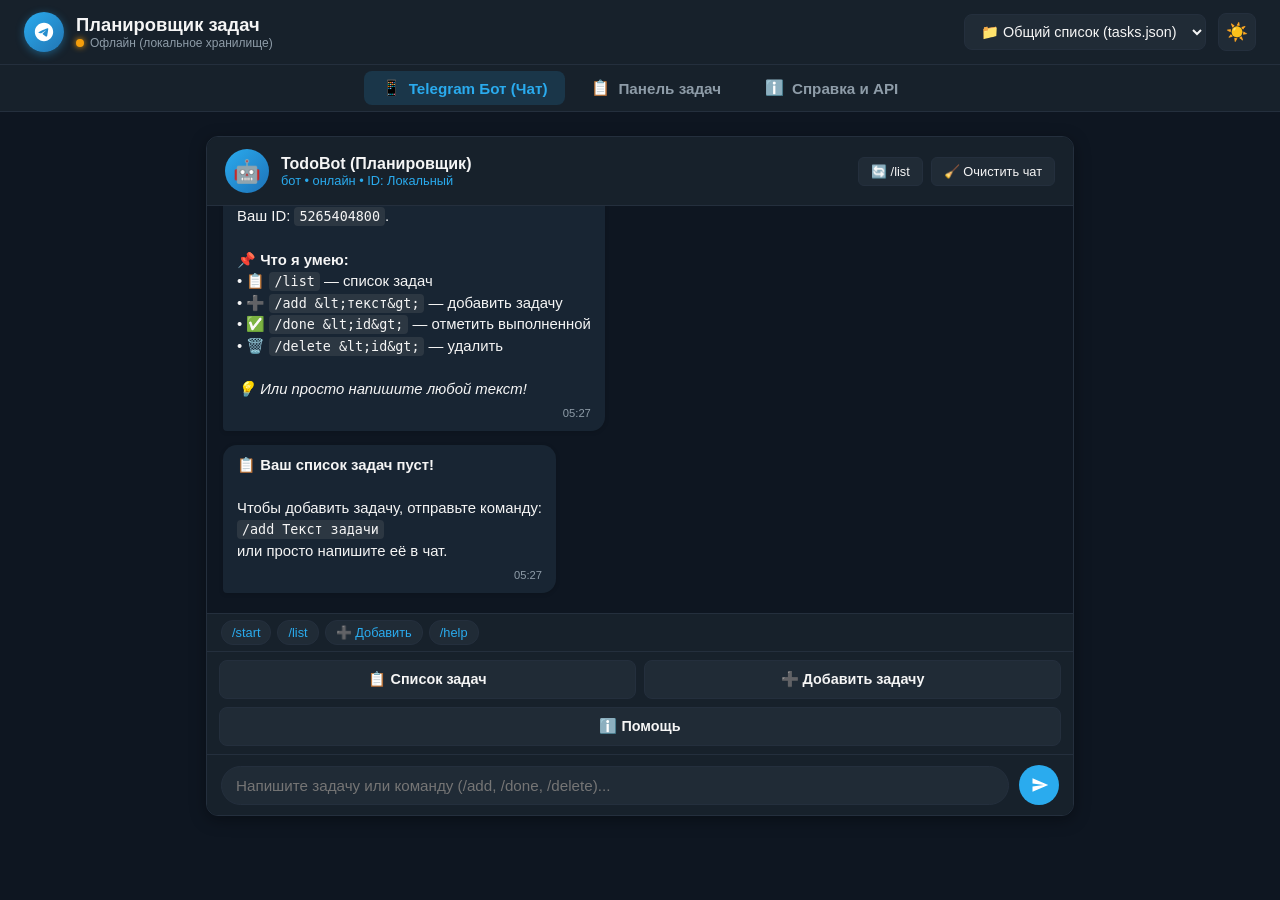
==== index.html @ b21e632e "Make Telegram WebApp full-height with expand, requestFullscreen, and flex layout" ====
<!DOCTYPE html>
<html lang="ru">
<head>
  <meta charset="UTF-8">
  <meta name="viewport" content="width=device-width, initial-scale=1.0, maximum-scale=1.0, user-scalable=no, viewport-fit=cover, height=device-height">
  <title>Планировщик задач • Telegram Web Edition</title>
  <!-- Telegram WebApp SDK -->
  <script src="https://telegram.org/js/telegram-web-app.js"></script>
  <script>
    try {
      if (window.Telegram?.WebApp) {
        window.Telegram.WebApp.ready();
        window.Telegram.WebApp.expand();
        if (typeof window.Telegram.WebApp.requestFullscreen === 'function') {
          window.Telegram.WebApp.requestFullscreen();
        }
      }
    } catch (e) {}
  </script>
  <style>
    :root {
      --bg-primary: #0e1621;
      --bg-secondary: #17212b;
      --bg-card: #202b36;
      --bg-hover: #2b394a;
      --border-color: #242f3d;
      --text-primary: #f5f5f5;
      --text-secondary: #8e9ca8;
      --accent: #2aabee;
      --accent-hover: #2299d9;
      --accent-light: rgba(42, 171, 238, 0.15);
      --success: #31b545;
      --success-light: rgba(49, 181, 69, 0.18);
      --danger: #e53935;
      --danger-light: rgba(229, 57, 53, 0.15);
      --warning: #f59e0b;
      --chat-bg: #0e1621;
      --bot-msg-bg: #182533;
      --user-msg-bg: #2b5278;
      --btn-inline-bg: #232e3c;
      --btn-inline-hover: #2f3e52;
      --shadow: 0 4px 16px rgba(0, 0, 0, 0.35);
      --radius: 12px;
    }

    [data-theme="light"] {
      --bg-primary: #f0f2f5;
      --bg-secondary: #ffffff;
      --bg-card: #ffffff;
      --bg-hover: #f3f4f6;
      --border-color: #e5e7eb;
      --text-primary: #1f2937;
      --text-secondary: #6b7280;
      --accent: #2481cc;
      --accent-hover: #1c6cae;
      --accent-light: rgba(36, 129, 204, 0.1);
      --success: #10b981;
      --success-light: rgba(16, 185, 129, 0.12);
      --danger: #ef4444;
      --danger-light: rgba(239, 68, 68, 0.1);
      --warning: #d97706;
      --chat-bg: #e4e8eb;
      --bot-msg-bg: #ffffff;
      --user-msg-bg: #effedd;
      --btn-inline-bg: #e8ecf0;
      --btn-inline-hover: #dce2e8;
      --shadow: 0 4px 16px rgba(0, 0, 0, 0.08);
      --radius: 12px;
    }

    * {
      box-sizing: border-box;
      margin: 0;
      padding: 0;
    }

    html {
      height: 100%;
      -webkit-text-size-adjust: 100%;
    }

    body {
      font-family: -apple-system, BlinkMacSystemFont, "Segoe UI", Roboto, "Helvetica Neue", Arial, sans-serif;
      background-color: var(--bg-primary);
      color: var(--text-primary);
      min-height: 100%;
      min-height: 100vh;
      min-height: 100dvh;
      min-height: var(--tg-viewport-height, 100vh);
      display: flex;
      flex-direction: column;
      transition: background-color 0.25s ease, color 0.25s ease;
    }

    /* Верхняя панель навигации */
    header {
      background-color: var(--bg-secondary);
      border-bottom: 1px solid var(--border-color);
      padding: 12px 24px;
      display: flex;
      align-items: center;
      justify-content: space-between;
      position: sticky;
      top: 0;
      z-index: 100;
    }

    .brand {
      display: flex;
      align-items: center;
      gap: 12px;
      text-decoration: none;
      color: inherit;
    }

    .brand-icon {
      width: 40px;
      height: 40px;
      background: linear-gradient(135deg, #2aabee, #2275b3);
      border-radius: 50%;
      display: flex;
      align-items: center;
      justify-content: center;
      box-shadow: 0 2px 8px rgba(42, 171, 238, 0.4);
    }

    .brand-icon svg {
      width: 22px;
      height: 22px;
      fill: #ffffff;
    }

    .brand-text h1 {
      font-size: 1.15rem;
      font-weight: 700;
      line-height: 1.2;
    }

    .brand-text .status-badge {
      font-size: 0.75rem;
      color: var(--text-secondary);
      display: flex;
      align-items: center;
      gap: 6px;
    }

    .status-dot {
      width: 8px;
      height: 8px;
      border-radius: 50%;
      background-color: var(--success);
      display: inline-block;
      box-shadow: 0 0 6px var(--success);
    }
    .status-dot.offline {
      background-color: var(--warning);
      box-shadow: 0 0 6px var(--warning);
    }

    .header-controls {
      display: flex;
      align-items: center;
      gap: 12px;
    }

    .user-select-wrapper {
      position: relative;
      display: flex;
      align-items: center;
    }

    .user-select {
      background-color: var(--bg-card);
      border: 1px solid var(--border-color);
      color: var(--text-primary);
      padding: 8px 12px;
      border-radius: 8px;
      font-size: 0.9rem;
      font-family: inherit;
      cursor: pointer;
      outline: none;
    }
    .user-select:focus {
      border-color: var(--accent);
    }

    .btn-icon {
      background: var(--bg-card);
      border: 1px solid var(--border-color);
      color: var(--text-primary);
      width: 38px;
      height: 38px;
      border-radius: 8px;
      display: flex;
      align-items: center;
      justify-content: center;
      cursor: pointer;
      transition: all 0.2s ease;
      font-size: 1.1rem;
    }
    .btn-icon:hover {
      background: var(--bg-hover);
      border-color: var(--accent);
    }

    /* Навигационные вкладки */
    .nav-tabs {
      background-color: var(--bg-secondary);
      border-bottom: 1px solid var(--border-color);
      display: flex;
      justify-content: center;
      gap: 8px;
      padding: 6px 16px;
    }

    .nav-tab {
      background: transparent;
      border: none;
      color: var(--text-secondary);
      font-family: inherit;
      font-size: 0.95rem;
      font-weight: 600;
      padding: 8px 18px;
      border-radius: 8px;
      cursor: pointer;
      display: flex;
      align-items: center;
      gap: 8px;
      transition: all 0.2s ease;
    }
    .nav-tab:hover {
      color: var(--text-primary);
      background-color: var(--bg-hover);
    }
    .nav-tab.active {
      color: var(--accent);
      background-color: var(--accent-light);
    }

    /* Основной контент */
    main {
      flex: 1;
      max-width: 900px;
      width: 100%;
      margin: 0 auto;
      padding: 24px 16px;
    }

    .tab-content {
      display: none;
    }
    .tab-content.active {
      display: block;
    }

    /* ==============================================================
       ВКЛАДКА 1: TELEGRAM BOT ЧАТ
       ============================================================== */
    .tg-chat-container {
      background-color: var(--chat-bg);
      border: 1px solid var(--border-color);
      border-radius: var(--radius);
      box-shadow: var(--shadow);
      display: flex;
      flex-direction: column;
      height: 680px;
      overflow: hidden;
      position: relative;
    }

    .tg-chat-header {
      background-color: var(--bg-secondary);
      border-bottom: 1px solid var(--border-color);
      padding: 12px 18px;
      display: flex;
      align-items: center;
      justify-content: space-between;
    }

    .tg-bot-info {
      display: flex;
      align-items: center;
      gap: 12px;
    }

    .tg-bot-avatar {
      width: 44px;
      height: 44px;
      border-radius: 50%;
      background: linear-gradient(135deg, #2aabee, #1d72b8);
      display: flex;
      align-items: center;
      justify-content: center;
      font-size: 1.4rem;
      color: #fff;
    }

    .tg-bot-name {
      font-size: 1rem;
      font-weight: 700;
    }

    .tg-bot-status {
      font-size: 0.8rem;
      color: var(--accent);
    }

    .tg-chat-actions {
      display: flex;
      gap: 8px;
    }

    .tg-action-btn {
      background: var(--bg-card);
      border: 1px solid var(--border-color);
      color: var(--text-primary);
      padding: 6px 12px;
      border-radius: 6px;
      font-size: 0.8rem;
      cursor: pointer;
      display: flex;
      align-items: center;
      gap: 6px;
    }
    .tg-action-btn:hover {
      background: var(--bg-hover);
      border-color: var(--accent);
    }

    .tg-messages-box {
      flex: 1;
      overflow-y: auto;
      padding: 20px 16px;
      display: flex;
      flex-direction: column;
      gap: 14px;
      scroll-behavior: smooth;
    }

    .tg-date-divider {
      align-self: center;
      background: rgba(0, 0, 0, 0.25);
      color: #ffffff;
      padding: 4px 14px;
      border-radius: 12px;
      font-size: 0.75rem;
      font-weight: 600;
    }

    .tg-msg {
      max-width: 82%;
      padding: 10px 14px;
      border-radius: 14px;
      font-size: 0.93rem;
      line-height: 1.45;
      position: relative;
      word-wrap: break-word;
      animation: fadeIn 0.2s ease;
    }

    @keyframes fadeIn {
      from { opacity: 0; transform: translateY(6px); }
      to { opacity: 1; transform: translateY(0); }
    }

    .tg-msg-bot {
      align-self: flex-start;
      background-color: var(--bot-msg-bg);
      color: var(--text-primary);
      border-bottom-left-radius: 4px;
      box-shadow: 0 1px 4px rgba(0,0,0,0.15);
    }

    .tg-msg-user {
      align-self: flex-end;
      background-color: var(--user-msg-bg);
      color: var(--text-primary);
      border-bottom-right-radius: 4px;
      box-shadow: 0 1px 4px rgba(0,0,0,0.15);
    }

    .tg-msg-text {
      white-space: pre-wrap;
    }

    .tg-msg-text code {
      background: rgba(125, 125, 125, 0.2);
      padding: 2px 5px;
      border-radius: 4px;
      font-family: monospace;
      font-size: 0.9em;
    }

    .tg-msg-meta {
      font-size: 0.7rem;
      color: var(--text-secondary);
      text-align: right;
      margin-top: 4px;
      display: flex;
      align-items: center;
      justify-content: flex-end;
      gap: 4px;
    }

    /* Инлайн-клавиатура Telegram */
    .tg-inline-keyboard {
      display: flex;
      flex-direction: column;
      gap: 6px;
      margin-top: 10px;
    }

    .tg-inline-row {
      display: flex;
      gap: 6px;
    }

    .tg-inline-btn {
      flex: 1;
      background-color: var(--btn-inline-bg);
      border: 1px solid var(--border-color);
      color: var(--accent);
      font-family: inherit;
      font-size: 0.88rem;
      font-weight: 600;
      padding: 8px 12px;
      border-radius: 8px;
      cursor: pointer;
      text-align: center;
      transition: all 0.15s ease;
      display: flex;
      align-items: center;
      justify-content: center;
      gap: 6px;
    }
    .tg-inline-btn:hover {
      background-color: var(--btn-inline-hover);
      border-color: var(--accent);
    }
    .tg-inline-btn.btn-del {
      flex: 0 0 44px;
      color: var(--danger);
    }
    .tg-inline-btn.btn-del:hover {
      background-color: var(--danger-light);
    }

    /* Постоянная нижняя клавиатура (Reply Keyboard) */
    .tg-reply-keyboard {
      background-color: var(--bg-secondary);
      border-top: 1px solid var(--border-color);
      padding: 8px 12px;
      display: grid;
      grid-template-columns: 1fr 1fr;
      gap: 8px;
    }

    .tg-reply-btn {
      background: var(--bg-card);
      border: 1px solid var(--border-color);
      color: var(--text-primary);
      padding: 10px;
      border-radius: 8px;
      font-size: 0.9rem;
      font-weight: 600;
      font-family: inherit;
      cursor: pointer;
      text-align: center;
      transition: all 0.15s ease;
    }
    .tg-reply-btn:hover {
      background: var(--bg-hover);
      border-color: var(--accent);
      color: var(--accent);
    }
    .tg-reply-btn.full-width {
      grid-column: span 2;
    }

    /* Панель ввода чата */
    .tg-input-bar {
      background-color: var(--bg-secondary);
      border-top: 1px solid var(--border-color);
      padding: 10px 14px;
      display: flex;
      align-items: center;
      gap: 10px;
    }

    .tg-input {
      flex: 1;
      background: var(--bg-card);
      border: 1px solid var(--border-color);
      color: var(--text-primary);
      padding: 10px 14px;
      border-radius: 20px;
      font-size: 0.95rem;
      font-family: inherit;
      outline: none;
    }
    .tg-input:focus {
      border-color: var(--accent);
    }

    .tg-send-btn {
      width: 40px;
      height: 40px;
      border-radius: 50%;
      background-color: var(--accent);
      border: none;
      color: #fff;
      display: flex;
      align-items: center;
      justify-content: center;
      cursor: pointer;
      transition: transform 0.15s ease, background-color 0.15s ease;
    }
    .tg-send-btn:hover {
      background-color: var(--accent-hover);
      transform: scale(1.05);
    }
    .tg-send-btn svg {
      width: 18px;
      height: 18px;
      fill: #ffffff;
      margin-left: 2px;
    }

    /* Быстрые чипы команд */
    .tg-command-chips {
      display: flex;
      gap: 6px;
      overflow-x: auto;
      padding: 6px 14px;
      background-color: var(--bg-secondary);
      border-top: 1px solid var(--border-color);
    }

    .tg-chip {
      background: var(--bg-card);
      border: 1px solid var(--border-color);
      color: var(--accent);
      font-size: 0.8rem;
      padding: 4px 10px;
      border-radius: 12px;
      cursor: pointer;
      white-space: nowrap;
    }
    .tg-chip:hover {
      background: var(--accent-light);
    }

    /* ==============================================================
       ВКЛАДКА 2: СОВРЕМЕННАЯ ПАНЕЛЬ ЗАДАЧ (DASHBOARD)
       ============================================================== */
    .stats-grid {
      display: grid;
      grid-template-columns: repeat(auto-fit, minmax(180px, 1fr));
      gap: 14px;
      margin-bottom: 20px;
    }

    .stat-card {
      background: var(--bg-secondary);
      border: 1px solid var(--border-color);
      border-radius: var(--radius);
      padding: 16px;
      display: flex;
      align-items: center;
      gap: 14px;
      box-shadow: var(--shadow);
    }

    .stat-icon {
      width: 44px;
      height: 44px;
      border-radius: 10px;
      display: flex;
      align-items: center;
      justify-content: center;
      font-size: 1.4rem;
    }
    .stat-icon.total { background: var(--accent-light); color: var(--accent); }
    .stat-icon.pending { background: rgba(245, 158, 11, 0.15); color: var(--warning); }
    .stat-icon.done { background: var(--success-light); color: var(--success); }

    .stat-info .stat-value {
      font-size: 1.5rem;
      font-weight: 700;
      line-height: 1.2;
    }
    .stat-info .stat-label {
      font-size: 0.82rem;
      color: var(--text-secondary);
    }

    .progress-bar-container {
      background: var(--bg-secondary);
      border: 1px solid var(--border-color);
      border-radius: var(--radius);
      padding: 14px 18px;
      margin-bottom: 20px;
      box-shadow: var(--shadow);
    }

    .progress-header {
      display: flex;
      justify-content: space-between;
      font-size: 0.88rem;
      font-weight: 600;
      margin-bottom: 8px;
    }

    .progress-track {
      width: 100%;
      height: 8px;
      background: var(--border-color);
      border-radius: 4px;
      overflow: hidden;
    }

    .progress-fill {
      height: 100%;
      background: linear-gradient(90deg, var(--accent), var(--success));
      width: 0%;
      transition: width 0.3s ease;
    }

    /* Форма ввода задачи */
    .add-task-box {
      background: var(--bg-secondary);
      border: 1px solid var(--border-color);
      border-radius: var(--radius);
      padding: 16px;
      margin-bottom: 20px;
      box-shadow: var(--shadow);
    }

    .add-task-form {
      display: flex;
      gap: 10px;
    }

    .task-input {
      flex: 1;
      background: var(--bg-card);
      border: 1px solid var(--border-color);
      color: var(--text-primary);
      padding: 12px 16px;
      border-radius: 8px;
      font-size: 1rem;
      font-family: inherit;
      outline: none;
    }
    .task-input:focus {
      border-color: var(--accent);
      box-shadow: 0 0 0 3px var(--accent-light);
    }

    .btn-add {
      background-color: var(--accent);
      color: #fff;
      border: none;
      padding: 12px 20px;
      border-radius: 8px;
      font-size: 0.95rem;
      font-weight: 600;
      font-family: inherit;
      cursor: pointer;
      display: flex;
      align-items: center;
      gap: 6px;
      transition: background-color 0.15s ease;
      white-space: nowrap;
    }
    .btn-add:hover {
      background-color: var(--accent-hover);
    }

    /* Панель фильтров */
    .filter-bar {
      display: flex;
      justify-content: space-between;
      align-items: center;
      flex-wrap: wrap;
      gap: 12px;
      margin-bottom: 16px;
    }

    .filter-tabs {
      display: flex;
      gap: 6px;
      background: var(--bg-secondary);
      padding: 4px;
      border-radius: 8px;
      border: 1px solid var(--border-color);
    }

    .filter-btn {
      background: transparent;
      border: none;
      color: var(--text-secondary);
      padding: 6px 14px;
      border-radius: 6px;
      font-size: 0.85rem;
      font-weight: 600;
      font-family: inherit;
      cursor: pointer;
      transition: all 0.15s ease;
    }
    .filter-btn:hover {
      color: var(--text-primary);
    }
    .filter-btn.active {
      background: var(--accent);
      color: #ffffff;
    }

    .search-box {
      position: relative;
      min-width: 200px;
    }
    .search-input {
      background: var(--bg-secondary);
      border: 1px solid var(--border-color);
      color: var(--text-primary);
      padding: 8px 12px 8px 34px;
      border-radius: 8px;
      font-size: 0.85rem;
      font-family: inherit;
      width: 100%;
      outline: none;
    }
    .search-input:focus {
      border-color: var(--accent);
    }
    .search-icon {
      position: absolute;
      left: 10px;
      top: 50%;
      transform: translateY(-50%);
      color: var(--text-secondary);
      font-size: 0.9rem;
      pointer-events: none;
    }

    /* Список задач */
    .tasks-list {
      display: flex;
      flex-direction: column;
      gap: 10px;
    }

    .task-item {
      background: var(--bg-secondary);
      border: 1px solid var(--border-color);
      border-radius: var(--radius);
      padding: 14px 16px;
      display: flex;
      align-items: center;
      gap: 12px;
      transition: all 0.2s ease;
      box-shadow: 0 1px 4px rgba(0, 0, 0, 0.05);
    }
    .task-item:hover {
      border-color: var(--accent);
      transform: translateY(-1px);
    }
    .task-item.completed {
      opacity: 0.72;
    }

    .task-checkbox-btn {
      width: 24px;
      height: 24px;
      border-radius: 50%;
      border: 2px solid var(--text-secondary);
      background: transparent;
      cursor: pointer;
      display: flex;
      align-items: center;
      justify-content: center;
      transition: all 0.15s ease;
      flex-shrink: 0;
    }
    .task-checkbox-btn:hover {
      border-color: var(--accent);
      background: var(--accent-light);
    }
    .task-item.completed .task-checkbox-btn {
      background: var(--success);
      border-color: var(--success);
      color: #fff;
    }

    .task-id-badge {
      font-size: 0.75rem;
      font-weight: 700;
      color: var(--text-secondary);
      background: var(--bg-card);
      border: 1px solid var(--border-color);
      padding: 2px 6px;
      border-radius: 4px;
      flex-shrink: 0;
    }

    .task-text {
      flex: 1;
      font-size: 0.98rem;
      line-height: 1.4;
      word-break: break-word;
    }
    .task-item.completed .task-text {
      text-decoration: line-through;
      color: var(--text-secondary);
    }

    .task-actions {
      display: flex;
      gap: 6px;
      opacity: 0.8;
      transition: opacity 0.15s ease;
    }
    .task-item:hover .task-actions {
      opacity: 1;
    }

    .btn-task-action {
      background: transparent;
      border: 1px solid transparent;
      color: var(--text-secondary);
      width: 32px;
      height: 32px;
      border-radius: 6px;
      display: flex;
      align-items: center;
      justify-content: center;
      cursor: pointer;
      font-size: 0.9rem;
      transition: all 0.15s ease;
    }
    .btn-task-action:hover {
      background: var(--bg-hover);
      color: var(--text-primary);
      border-color: var(--border-color);
    }
    .btn-task-action.delete:hover {
      color: var(--danger);
      background: var(--danger-light);
    }

    .task-reminder-badge {
      display: inline-flex;
      align-items: center;
      gap: 3px;
      font-size: 0.75rem;
      font-weight: 600;
      color: var(--accent);
      background: var(--accent-light);
      border: 1px solid var(--border-color);
      padding: 2px 7px;
      border-radius: 6px;
      margin-left: 8px;
      vertical-align: middle;
    }

    .empty-state {
      text-align: center;
      padding: 48px 16px;
      color: var(--text-secondary);
      background: var(--bg-secondary);
      border: 1px dashed var(--border-color);
      border-radius: var(--radius);
    }
    .empty-icon {
      font-size: 3rem;
      margin-bottom: 12px;
    }

    /* ==============================================================
       ВКЛАДКА 3: СПРАВКА И API
       ============================================================== */
    .docs-card {
      background: var(--bg-secondary);
      border: 1px solid var(--border-color);
      border-radius: var(--radius);
      padding: 24px;
      margin-bottom: 20px;
      box-shadow: var(--shadow);
      line-height: 1.6;
    }
    .docs-card h2 {
      font-size: 1.25rem;
      margin-bottom: 14px;
      color: var(--accent);
      display: flex;
      align-items: center;
      gap: 8px;
    }
    .docs-card h3 {
      font-size: 1rem;
      margin: 16px 0 8px 0;
    }
    .docs-card p {
      margin-bottom: 10px;
      color: var(--text-primary);
    }
    .docs-card ul {
      margin-left: 20px;
      margin-bottom: 12px;
      color: var(--text-primary);
    }
    .docs-card code {
      background: var(--bg-card);
      border: 1px solid var(--border-color);
      padding: 2px 6px;
      border-radius: 4px;
      font-family: monospace;
      color: var(--accent);
    }
    .api-table {
      width: 100%;
      border-collapse: collapse;
      margin-top: 12px;
      font-size: 0.88rem;
    }
    .api-table th, .api-table td {
      border: 1px solid var(--border-color);
      padding: 8px 12px;
      text-align: left;
    }
    .api-table th {
      background: var(--bg-card);
      font-weight: 700;
    }

    /* Toast Уведомления */
    .toast-container {
      position: fixed;
      bottom: 24px;
      right: 24px;
      z-index: 1000;
      display: flex;
      flex-direction: column;
      gap: 8px;
      pointer-events: none;
    }

    .toast {
      background: var(--bg-secondary);
      border: 1px solid var(--border-color);
      color: var(--text-primary);
      padding: 12px 18px;
      border-radius: 8px;
      box-shadow: 0 4px 16px rgba(0, 0, 0, 0.3);
      font-size: 0.9rem;
      font-weight: 500;
      display: flex;
      align-items: center;
      gap: 8px;
      animation: slideIn 0.25s ease;
      border-left: 4px solid var(--accent);
    }
    @keyframes slideIn {
      from { transform: translateX(100%); opacity: 0; }
      to { transform: translateX(0); opacity: 1; }
    }

    /* Модальное окно */
    .modal-overlay {
      position: fixed;
      inset: 0;
      background: rgba(0, 0, 0, 0.6);
      display: none;
      align-items: center;
      justify-content: center;
      z-index: 1000;
      padding: 16px;
    }
    .modal-overlay.active {
      display: flex;
    }
    .modal-box {
      background: var(--bg-secondary);
      border: 1px solid var(--border-color);
      border-radius: var(--radius);
      padding: 24px;
      max-width: 440px;
      width: 100%;
      box-shadow: var(--shadow);
    }
    .modal-title {
      font-size: 1.15rem;
      font-weight: 700;
      margin-bottom: 12px;
    }
    .modal-input {
      width: 100%;
      background: var(--bg-card);
      border: 1px solid var(--border-color);
      color: var(--text-primary);
      padding: 10px 14px;
      border-radius: 8px;
      font-size: 0.95rem;
      font-family: inherit;
      margin-bottom: 16px;
      outline: none;
    }
    .modal-actions {
      display: flex;
      justify-content: flex-end;
      gap: 8px;
    }
    .btn-secondary {
      background: var(--bg-card);
      border: 1px solid var(--border-color);
      color: var(--text-primary);
      padding: 8px 16px;
      border-radius: 6px;
      cursor: pointer;
    }
    .btn-primary {
      background: var(--accent);
      border: none;
      color: #fff;
      padding: 8px 16px;
      border-radius: 6px;
      cursor: pointer;
    }

    @media (max-width: 640px) {
      header { padding: 10px 14px; }
      .header-controls { gap: 6px; }
      .user-select { max-width: 140px; }
      .nav-tab { padding: 6px 10px; font-size: 0.85rem; }
      .tg-chat-container { height: 580px; }
      .stats-grid { grid-template-columns: 1fr 1fr; }
    }
  </style>
</head>
<body>

  <!-- Верхняя панель -->
  <header>
    <a href="#" class="brand">
      <div class="brand-icon">
        <svg viewBox="0 0 24 24">
          <path d="M12 2C6.48 2 2 6.48 2 12s4.48 10 10 10 10-4.48 10-10S17.52 2 12 2zm4.64 6.8c-.15 1.58-.8 5.42-1.13 7.19-.14.75-.42 1-.68 1.03-.58.05-1.02-.38-1.58-.75-.88-.58-1.38-.94-2.23-1.5-.99-.65-.35-1.01.22-1.59.15-.15 2.71-2.48 2.76-2.69a.2.2 0 00-.05-.18c-.06-.05-.14-.03-.21-.02-.09.02-1.49.95-4.22 2.79-.4.27-.76.41-1.08.4-.36-.01-1.04-.2-1.55-.37-.63-.2-1.12-.31-1.08-.66.02-.18.27-.36.74-.55 2.92-1.27 4.86-2.11 5.83-2.51 2.78-1.16 3.35-1.36 3.73-1.36.08 0 .27.02.39.12.1.08.13.19.14.27-.01.06.01.24 0 .37z"/>
        </svg>
      </div>
      <div class="brand-text">
        <h1>Планировщик задач</h1>
        <div class="status-badge">
          <span class="status-dot" id="serverStatusDot"></span>
          <span id="serverStatusText">Проверка сервера...</span>
        </div>
      </div>
    </a>

    <div class="header-controls">
      <div class="user-select-wrapper">
        <select class="user-select" id="userSelector" title="Выберите базу задач">
          <option value="default">📁 Общий список (tasks.json)</option>
        </select>
      </div>

      <button class="btn-icon" id="themeToggleBtn" title="Переключить тему (Светлая / Тёмная)">
        🌙
      </button>
    </div>
  </header>

  <!-- Вкладки навигации -->
  <nav class="nav-tabs">
    <button class="nav-tab active" data-tab="tabChat">
      <span>📱</span> Telegram Бот (Чат)
    </button>
    <button class="nav-tab" data-tab="tabDashboard">
      <span>📋</span> Панель задач
    </button>
    <button class="nav-tab" data-tab="tabDocs">
      <span>ℹ️</span> Справка и API
    </button>
  </nav>

  <!-- Основное содержимое -->
  <main>
    <!-- ==================== ВКЛАДКА 1: TELEGRAM BOT ЧАТ ==================== -->
    <section id="tabChat" class="tab-content active">
      <div class="tg-chat-container">
        <!-- Шапка чата -->
        <div class="tg-chat-header">
          <div class="tg-bot-info">
            <div class="tg-bot-avatar">🤖</div>
            <div>
              <div class="tg-bot-name">TodoBot (Планировщик)</div>
              <div class="tg-bot-status" id="chatBotSubtitle">бот • онлайн • ID: Локальный</div>
            </div>
          </div>
          <div class="tg-chat-actions">
            <button class="tg-action-btn" id="btnChatRefresh">🔄 /list</button>
            <button class="tg-action-btn" id="btnChatClear">🧹 Очистить чат</button>
          </div>
        </div>

        <!-- Лента сообщений -->
        <div class="tg-messages-box" id="tgMessages">
          <div class="tg-date-divider">Сегодня</div>
        </div>

        <!-- Быстрые команды -->
        <div class="tg-command-chips">
          <button class="tg-chip" data-cmd="/start">/start</button>
          <button class="tg-chip" data-cmd="/list">/list</button>
          <button class="tg-chip" data-cmd="➕ Добавить задачу">➕ Добавить</button>
          <button class="tg-chip" data-cmd="/help">/help</button>
        </div>

        <!-- Постоянная клавиатура (Reply Keyboard) -->
        <div class="tg-reply-keyboard" id="tgReplyKeyboard">
          <button class="tg-reply-btn" data-text="📋 Список задач">📋 Список задач</button>
          <button class="tg-reply-btn" data-text="➕ Добавить задачу">➕ Добавить задачу</button>
          <button class="tg-reply-btn full-width" data-text="ℹ️ Помощь">ℹ️ Помощь</button>
        </div>

        <!-- Поле ввода сообщения -->
        <form class="tg-input-bar" id="tgChatForm">
          <input type="text" class="tg-input" id="tgChatInput" placeholder="Напишите задачу или команду (/add, /done, /delete)..." autocomplete="off" />
          <button type="submit" class="tg-send-btn" title="Отправить сообщение">
            <svg viewBox="0 0 24 24">
              <path d="M2.01 21L23 12 2.01 3 2 10l15 2-15 2z"/>
            </svg>
          </button>
        </form>
      </div>
    </section>

    <!-- ==================== ВКЛАДКА 2: ПАНЕЛЬ ЗАДАЧ ==================== -->
    <section id="tabDashboard" class="tab-content">
      <!-- Статистика -->
      <div class="stats-grid">
        <div class="stat-card">
          <div class="stat-icon total">📌</div>
          <div class="stat-info">
            <div class="stat-value" id="statTotal">0</div>
            <div class="stat-label">Всего задач</div>
          </div>
        </div>
        <div class="stat-card">
          <div class="stat-icon pending">⏳</div>
          <div class="stat-info">
            <div class="stat-value" id="statPending">0</div>
            <div class="stat-label">В работе</div>
          </div>
        </div>
        <div class="stat-card">
          <div class="stat-icon done">✅</div>
          <div class="stat-info">
            <div class="stat-value" id="statDone">0</div>
            <div class="stat-label">Выполнено</div>
          </div>
        </div>
      </div>

      <!-- Прогресс выполнения -->
      <div class="progress-bar-container">
        <div class="progress-header">
          <span>Прогресс выполнения</span>
          <span id="progressPercent">0%</span>
        </div>
        <div class="progress-track">
          <div class="progress-fill" id="progressFill"></div>
        </div>
      </div>

      <!-- Форма добавления задачи -->
      <div class="add-task-box">
        <form class="add-task-form" id="dashAddForm">
          <input type="text" class="task-input" id="dashTaskInput" placeholder="Что нужно сделать? Введите текст задачи..." autocomplete="off" />
          <button type="submit" class="btn-add">➕ Добавить</button>
        </form>
      </div>

      <!-- Фильтры и поиск -->
      <div class="filter-bar">
        <div class="filter-tabs">
          <button class="filter-btn active" data-filter="all">Все (<span id="countAll">0</span>)</button>
          <button class="filter-btn" data-filter="active">Активные (<span id="countActive">0</span>)</button>
          <button class="filter-btn" data-filter="done">Выполненные (<span id="countDone">0</span>)</button>
        </div>

        <div style="display: flex; gap: 8px; align-items: center;">
          <div class="search-box">
            <span class="search-icon">🔍</span>
            <input type="text" class="search-input" id="taskSearchInput" placeholder="Поиск по задачам..." />
          </div>
          <button class="btn-secondary" id="btnClearCompleted" title="Удалить все выполненные задачи" style="font-size: 0.85rem; padding: 7px 12px;">
            🧹 Очистить
          </button>
        </div>
      </div>

      <!-- Список задач -->
      <div class="tasks-list" id="tasksListContainer">
        <!-- Задачи вставляются через JS -->
      </div>
    </section>

    <!-- ==================== ВКЛАДКА 3: СПРАВКА И API ==================== -->
    <section id="tabDocs" class="tab-content">
      <div class="docs-card">
        <h2>ℹ️ О веб-приложении</h2>
        <p>Данная веб-страница представляет собой полноценное переосмысление консольного и Telegram-бота планировщика задач в виде интерактивного современного веб-приложения.</p>
        <p>Она полностью совместима с существующими файлами базы данных:</p>
        <ul>
          <li><b>Общие задачи:</b> файл <code>tasks.json</code> (используется Windows GUI <code>todo.exe</code>, CLI и общим режимом);</li>
          <li><b>Персональные задачи Telegram:</b> файлы в папке <code>user_tasks/&lt;user_id&gt;.json</code>. Каждый пользователь получает свой изолированный список;</li>
          <li><b>Выбор профиля:</b> в правом верхнем углу вы можете мгновенно переключаться между базой <code>tasks.json</code> и персональными Telegram-пользователями!</li>
        </ul>

        <h3>⚡ Как запустить веб-сервер:</h3>
        <p>Веб-сервер работает без каких-либо сторонних библиотек на стандартном Python 3:</p>
        <pre style="background: var(--bg-card); padding: 12px; border-radius: 8px; border: 1px solid var(--border-color); overflow-x: auto; margin: 8px 0;"><code>python web_app.py
# или дважды кликните по run_web.bat</code></pre>

        <h3>🤖 Команды чата Telegram бота:</h3>
        <ul>
          <li><code>/start</code> — приветствие и запуск бота с персональной клавиатурой;</li>
          <li><code>/list</code> — вывод персонального списка с кликабельными инлайн-кнопками;</li>
          <li><code>/add &lt;текст&gt;</code> — добавление новой задачи;</li>
          <li><code>/done &lt;id&gt;</code> — отметка задачи как выполненной;</li>
          <li><code>/delete &lt;id&gt;</code> — удаление задачи;</li>
          <li><b>Обычный текст</b> — просто отправьте текст задачи в чат, и бот сразу добавит её!</li>
        </ul>

        <h3>🔌 Доступные REST API эндпоинты:</h3>
        <table class="api-table">
          <thead>
            <tr>
              <th>Метод</th>
              <th>Путь</th>
              <th>Описание</th>
            </tr>
          </thead>
          <tbody>
            <tr>
              <td><code>GET</code></td>
              <td><code>/api/tasks?user_id=...</code></td>
              <td>Получение списка задач и статистики</td>
            </tr>
            <tr>
              <td><code>POST</code></td>
              <td><code>/api/tasks</code></td>
              <td>Создание новой задачи (<code>{"text": "...", "user_id": "..."}</code>)</td>
            </tr>
            <tr>
              <td><code>POST</code></td>
              <td><code>/api/tasks/&lt;id&gt;/toggle</code></td>
              <td>Переключение статуса задачи (выполнена / активна)</td>
            </tr>
            <tr>
              <td><code>POST</code></td>
              <td><code>/api/tasks/&lt;id&gt;/edit</code></td>
              <td>Редактирование текста задачи (<code>{"text": "..."}</code>)</td>
            </tr>
            <tr>
              <td><code>DELETE</code></td>
              <td><code>/api/tasks/&lt;id&gt;?user_id=...</code></td>
              <td>Удаление задачи по её идентификатору</td>
            </tr>
            <tr>
              <td><code>POST</code></td>
              <td><code>/api/tasks/clear-completed</code></td>
              <td>Удаление всех завершенных задач</td>
            </tr>
            <tr>
              <td><code>GET</code></td>
              <td><code>/api/users</code></td>
              <td>Список доступных профилей пользователей из <code>user_tasks/</code></td>
            </tr>
            <tr>
              <td><code>POST</code></td>
              <td><code>/api/bot/chat</code></td>
              <td>Отправка сообщения/команды в логику Telegram-бота</td>
            </tr>
            <tr>
              <td><code>POST</code></td>
              <td><code>/api/bot/callback</code></td>
              <td>Обработка нажатий на инлайн-кнопки бота</td>
            </tr>
          </tbody>
        </table>
      </div>
    </section>
  </main>

  <!-- Всплывающие уведомления (Toasts) -->
  <div class="toast-container" id="toastContainer"></div>

  <!-- Модальное окно для ввода нового ID пользователя -->
  <div class="modal-overlay" id="newUserModal">
    <div class="modal-box">
      <div class="modal-title">👤 Укажите Telegram ID или имя профиля</div>
      <p style="font-size: 0.85rem; color: var(--text-secondary); margin-bottom: 12px;">
        Будет создан или открыт персональный список задач в <code>user_tasks/&lt;id&gt;.json</code>.
      </p>
      <input type="text" class="modal-input" id="newUserIdInput" placeholder="Например: 5265404800 или test_user" />
      <div class="modal-actions">
        <button class="btn-secondary" id="modalCancelBtn">Отмена</button>
        <button class="btn-primary" id="modalConfirmBtn">Открыть задачи</button>
      </div>
    </div>
  </div>

  <script>
    // ==============================================================
    // СОСТОЯНИЕ ПРИЛОЖЕНИЯ
    // ==============================================================
    const state = {
      isServerOnline: false,
      userId: localStorage.getItem("todo_user_id") || "5265404800",
      tasks: [],
      stats: { total: 0, done: 0, pending: 0, percent: 0 },
      currentFilter: "all",
      searchQuery: "",
      theme: localStorage.getItem("todo_theme") || "dark",
    };

    // Применение сохраненной темы
    document.documentElement.setAttribute("data-theme", state.theme);
    const themeBtn = document.getElementById("themeToggleBtn");
    if (themeBtn) {
      themeBtn.textContent = state.theme === "dark" ? "☀️" : "🌙";
    }

    // ==============================================================
    // УВЕДОМЛЕНИЯ (TOAST)
    // ==============================================================
    function showToast(message, isError = false) {
      const container = document.getElementById("toastContainer");
      const toast = document.createElement("div");
      toast.className = "toast";
      if (isError) toast.style.borderLeftColor = "var(--danger)";
      toast.textContent = message;
      container.appendChild(toast);
      setTimeout(() => {
        toast.style.opacity = "0";
        toast.style.transition = "opacity 0.3s ease";
        setTimeout(() => toast.remove(), 300);
      }, 2500);
    }

    // ==============================================================
    // СЕТЕВОЕ ВЗАИМОДЕЙСТВИЕ И РАБОТА С ХРАНИЛИЩЕМ
    // ==============================================================
    async function checkServerStatus() {
      const dot = document.getElementById("serverStatusDot");
      const text = document.getElementById("serverStatusText");

      try {
        const res = await fetch("/api/users", { cache: "no-store" });
        if (res.ok) {
          const data = await res.json();
          state.isServerOnline = true;
          dot.className = "status-dot";
          text.textContent = "Онлайн (tasks.json подключен)";
          updateUserSelector(data.users || []);
          return true;
        }
      } catch (e) {
        // Офлайн режим
      }

      state.isServerOnline = false;
      dot.className = "status-dot offline";
      text.textContent = "Офлайн (локальное хранилище)";
      return false;
    }

    function updateUserSelector(users) {
      const select = document.getElementById("userSelector");
      const currentVal = state.userId;
      select.innerHTML = "";

      let hasCurrent = false;

      users.forEach((u) => {
        const opt = document.createElement("option");
        opt.value = u.id;
        opt.textContent = `${u.name} (${u.total})`;
        if (u.id === currentVal) {
          opt.selected = true;
          hasCurrent = true;
        }
        select.appendChild(opt);
      });

      // Опция создания/ввода нового пользователя
      const newOpt = document.createElement("option");
      newOpt.value = "__new__";
      newOpt.textContent = "➕ Ввести другой Telegram ID...";
      select.appendChild(newOpt);

      if (!hasCurrent && currentVal !== "default") {
        const customOpt = document.createElement("option");
        customOpt.value = currentVal;
        customOpt.textContent = `👤 ID: ${currentVal}`;
        customOpt.selected = true;
        select.insertBefore(customOpt, newOpt);
      }

      updateBotSubtitle();
    }

    function updateBotSubtitle() {
      const sub = document.getElementById("chatBotSubtitle");
      const displayId = state.userId === "default" ? "Локальный (tasks.json)" : state.userId;
      sub.textContent = `бот • онлайн • ID: ${displayId}`;
    }

    // Загрузка задач
    async function fetchTasks() {
      if (state.isServerOnline) {
        try {
          const url = `/api/tasks?user_id=${encodeURIComponent(state.userId)}`;
          const res = await fetch(url);
          const data = await res.json();
          if (data.ok) {
            state.tasks = data.tasks;
            state.stats = data.stats;
            renderDashboard();
            return;
          }
        } catch (e) {
          console.error("Ошибка загрузки задач с сервера", e);
        }
      }

      // Офлайн фоллбэк на localStorage
      const storageKey = `todo_tasks_${state.userId}`;
      const saved = localStorage.getItem(storageKey);
      state.tasks = saved ? JSON.parse(saved) : [];
      const total = state.tasks.length;
      const done = state.tasks.filter((t) => t.done).length;
      state.stats = {
        total,
        done,
        pending: total - done,
        percent: total > 0 ? Math.round((done / total) * 100) : 0,
      };
      renderDashboard();
    }

    // Сохранение в офлайн-режиме
    function saveTasksOffline() {
      const storageKey = `todo_tasks_${state.userId}`;
      localStorage.setItem(storageKey, JSON.stringify(state.tasks));
      const total = state.tasks.length;
      const done = state.tasks.filter((t) => t.done).length;
      state.stats = {
        total,
        done,
        pending: total - done,
        percent: total > 0 ? Math.round((done / total) * 100) : 0,
      };
      renderDashboard();
    }

    // ==============================================================
    // ОПЕРАЦИИ С ЗАДАЧАМИ (API / OFFLINE)
    // ==============================================================
    async function apiAddTask(text, reminder = null) {
      if (!text.trim()) return null;

      let cleanText = text.trim();
      let remVal = reminder;
      if (!remVal && (cleanText.includes(" -r ") || cleanText.includes(" --remind "))) {
        const sep = cleanText.includes(" -r ") ? " -r " : " --remind ";
        const parts = cleanText.split(sep);
        cleanText = parts[0].trim();
        remVal = parts[1].trim();
      }

      if (state.isServerOnline) {
        try {
          const res = await fetch("/api/tasks", {
            method: "POST",
            headers: { "Content-Type": "application/json" },
            body: JSON.stringify({ text: cleanText, user_id: state.userId, reminder: remVal }),
          });
          const data = await res.json();
          if (data.ok) {
            await fetchTasks();
            return data.task;
          }
        } catch (e) {
          console.error(e);
        }
      }

      // Офлайн
      const newId = state.tasks.reduce((max, t) => Math.max(max, t.id || 0), 0) + 1;
      const newTask = { id: newId, text: cleanText, done: false, reminder: remVal };
      state.tasks.push(newTask);
      saveTasksOffline();
      return newTask;
    }

    async function apiSetReminder(taskId, reminderText) {
      if (state.isServerOnline) {
        try {
          const res = await fetch(`/api/tasks/${taskId}/reminder`, {
            method: "POST",
            headers: { "Content-Type": "application/json" },
            body: JSON.stringify({ reminder: reminderText, user_id: state.userId }),
          });
          const data = await res.json();
          if (data.ok) {
            await fetchTasks();
            return data.task;
          }
        } catch (e) {
          console.error(e);
        }
      }

      const task = state.tasks.find((t) => t.id === taskId);
      if (task) {
        task.reminder = reminderText && reminderText !== "отмена" ? reminderText : null;
        saveTasksOffline();
        renderDashboard();
        return task;
      }
      return null;
    }

    async function apiToggleTask(taskId) {
      if (state.isServerOnline) {
        try {
          const res = await fetch(`/api/tasks/${taskId}/toggle`, {
            method: "POST",
            headers: { "Content-Type": "application/json" },
            body: JSON.stringify({ user_id: state.userId }),
          });
          const data = await res.json();
          if (data.ok) {
            await fetchTasks();
            return data.task;
          }
        } catch (e) {
          console.error(e);
        }
      }

      // Офлайн
      const task = state.tasks.find((t) => t.id === taskId);
      if (task) {
        task.done = !task.done;
        saveTasksOffline();
        return task;
      }
      return null;
    }

    async function apiDeleteTask(taskId) {
      if (state.isServerOnline) {
        try {
          const res = await fetch(`/api/tasks/${taskId}?user_id=${encodeURIComponent(state.userId)}`, {
            method: "DELETE",
          });
          const data = await res.json();
          if (data.ok) {
            await fetchTasks();
            return true;
          }
        } catch (e) {
          console.error(e);
        }
      }

      // Офлайн
      const lenBefore = state.tasks.length;
      state.tasks = state.tasks.filter((t) => t.id !== taskId);
      if (state.tasks.length !== lenBefore) {
        saveTasksOffline();
        return true;
      }
      return false;
    }

    async function apiEditTask(taskId, newText) {
      if (state.isServerOnline) {
        try {
          const res = await fetch(`/api/tasks/${taskId}/edit`, {
            method: "POST",
            headers: { "Content-Type": "application/json" },
            body: JSON.stringify({ text: newText, user_id: state.userId }),
          });
          const data = await res.json();
          if (data.ok) {
            await fetchTasks();
            return data.task;
          }
        } catch (e) {
          console.error(e);
        }
      }

      // Офлайн
      const task = state.tasks.find((t) => t.id === taskId);
      if (task) {
        task.text = newText;
        saveTasksOffline();
        return task;
      }
      return null;
    }

    async function apiClearCompleted() {
      if (state.isServerOnline) {
        try {
          const res = await fetch(`/api/tasks/clear-completed`, {
            method: "POST",
            headers: { "Content-Type": "application/json" },
            body: JSON.stringify({ user_id: state.userId }),
          });
          const data = await res.json();
          if (data.ok) {
            await fetchTasks();
            return data.removed_count;
          }
        } catch (e) {
          console.error(e);
        }
      }

      // Офлайн
      const active = state.tasks.filter((t) => !t.done);
      const count = state.tasks.length - active.length;
      state.tasks = active;
      saveTasksOffline();
      return count;
    }

    // ==============================================================
    // РЕНДЕРИНГ ПАНЕЛИ ЗАДАЧ (DASHBOARD)
    // ==============================================================
    function renderDashboard() {
      document.getElementById("statTotal").textContent = state.stats.total;
      document.getElementById("statPending").textContent = state.stats.pending;
      document.getElementById("statDone").textContent = state.stats.done;

      const pct = state.stats.percent || 0;
      document.getElementById("progressPercent").textContent = `${pct}%`;
      document.getElementById("progressFill").style.width = `${pct}%`;

      document.getElementById("countAll").textContent = state.stats.total;
      document.getElementById("countActive").textContent = state.stats.pending;
      document.getElementById("countDone").textContent = state.stats.done;

      const listContainer = document.getElementById("tasksListContainer");
      listContainer.innerHTML = "";

      let filtered = [...state.tasks];

      if (state.currentFilter === "active") {
        filtered = filtered.filter((t) => !t.done);
      } else if (state.currentFilter === "done") {
        filtered = filtered.filter((t) => t.done);
      }

      if (state.searchQuery) {
        const q = state.searchQuery.toLowerCase();
        filtered = filtered.filter((t) => (t.text || "").toLowerCase().includes(q));
      }

      if (filtered.length === 0) {
        const empty = document.createElement("div");
        empty.className = "empty-state";
        empty.innerHTML = `
          <div class="empty-icon">📭</div>
          <h3>Задач не найдено</h3>
          <p style="margin-top:6px; font-size:0.88rem;">${
            state.searchQuery
              ? "Ничего не найдено по вашему запросу."
              : state.currentFilter !== "all"
              ? "В данной категории нет задач."
              : "Список задач пуст! Добавьте первую задачу сверху или отправьте команду боту."
          }</p>
        `;
        listContainer.appendChild(empty);
        return;
      }

      filtered.forEach((task) => {
        const item = document.createElement("div");
        item.className = `task-item ${task.done ? "completed" : ""}`;
        item.dataset.id = task.id;

        const remBadge = task.reminder
          ? `<span class="task-reminder-badge">⏰ ${escapeHtml(task.reminder)}</span>`
          : "";

        item.innerHTML = `
          <button class="task-checkbox-btn" title="${task.done ? 'Вернуть в работу' : 'Отметить выполненной'}">
            ${task.done ? "✓" : ""}
          </button>
          <span class="task-id-badge">#${task.id}</span>
          <div class="task-text">${escapeHtml(task.text)}${remBadge}</div>
          <div class="task-actions">
            <button class="btn-task-action remind" title="Напоминание">⏰</button>
            <button class="btn-task-action edit" title="Редактировать">✏️</button>
            <button class="btn-task-action delete" title="Удалить">🗑️</button>
          </div>
        `;

        // Переключение статуса
        item.querySelector(".task-checkbox-btn").addEventListener("click", async () => {
          const updated = await apiToggleTask(task.id);
          if (updated) {
            showToast(updated.done ? `Задача #${task.id} выполнена ✅` : `Задача #${task.id} возвращена ⬜️`);
          }
        });

        // Напоминание
        item.querySelector(".btn-task-action.remind").addEventListener("click", async () => {
          const promptMsg = task.reminder
            ? `Текущее напоминание: ${task.reminder}\n\nВведите новое время (напр. 15m, 1h, 18:00, завтра 09:00) или 'отмена':`
            : "Введите время напоминания:\n(например: 15m, 1h, 18:00, завтра 09:30, 2026-10-08 14:00)";
          const ans = prompt(promptMsg, task.reminder || "18:00");
          if (ans !== null && ans.trim()) {
            const updated = await apiSetReminder(task.id, ans.trim());
            if (updated) {
              showToast(updated.reminder ? "⏰ Напоминание сохранено!" : "Напоминание выключено");
            }
          }
        });

        // Редактирование
        item.querySelector(".btn-task-action.edit").addEventListener("click", async () => {
          const newText = prompt("Редактировать текст задачи:", task.text);
          if (newText !== null && newText.trim() && newText.trim() !== task.text) {
            await apiEditTask(task.id, newText.trim());
            showToast("Задача обновлена ✏️");
          }
        });

        // Удаление
        item.querySelector(".btn-task-action.delete").addEventListener("click", async () => {
          if (confirm(`Удалить задачу #${task.id}: "${task.text}"?`)) {
            await apiDeleteTask(task.id);
            showToast(`Задача #${task.id} удалена 🗑️`);
          }
        });

        listContainer.appendChild(item);
      });
    }

    // ==============================================================
    // РЕНДЕРИНГ И ЛОГИКА TELEGRAM ЧАТА
    // ==============================================================
    function appendChatMessage(sender, text, inlineKeyboard = [], customMeta = null) {
      const box = document.getElementById("tgMessages");
      const msgDiv = document.createElement("div");
      msgDiv.className = `tg-msg ${sender === "bot" ? "tg-msg-bot" : "tg-msg-user"}`;

      const textDiv = document.createElement("div");
      textDiv.className = "tg-msg-text";

      if (sender === "bot") {
        // Поддержка безопасных Telegram HTML тегов: <b>, <i>, <code>, <pre>
        textDiv.innerHTML = formatTelegramHtml(text);
      } else {
        textDiv.textContent = text;
      }
      msgDiv.appendChild(textDiv);

      // Инлайн-кнопки
      if (inlineKeyboard && inlineKeyboard.length > 0) {
        const kbDiv = document.createElement("div");
        kbDiv.className = "tg-inline-keyboard";

        inlineKeyboard.forEach((row) => {
          const rowDiv = document.createElement("div");
          rowDiv.className = "tg-inline-row";

          row.forEach((btn) => {
            const btnEl = document.createElement("button");
            btnEl.className = `tg-inline-btn ${btn.callback_data && btn.callback_data.startsWith("del:") ? "btn-del" : ""}`;
            btnEl.textContent = btn.text;
            btnEl.dataset.callback = btn.callback_data || "";

            btnEl.addEventListener("click", () => handleInlineButtonClick(btn.callback_data, msgDiv));
            rowDiv.appendChild(btnEl);
          });

          kbDiv.appendChild(rowDiv);
        });

        msgDiv.appendChild(kbDiv);
      }

      // Метаданные (время)
      const metaDiv = document.createElement("div");
      metaDiv.className = "tg-msg-meta";
      const now = new Date();
      const timeStr = `${String(now.getHours()).padStart(2, "0")}:${String(now.getMinutes()).padStart(2, "0")}`;
      metaDiv.innerHTML = `<span>${timeStr}</span> ${sender === "user" ? "<span>✓✓</span>" : ""}`;
      msgDiv.appendChild(metaDiv);

      box.appendChild(msgDiv);
      box.scrollTop = box.scrollHeight;

      return msgDiv;
    }

    async function handleInlineButtonClick(callbackData, messageElement) {
      if (!callbackData) return;

      if (state.isServerOnline) {
        try {
          const res = await fetch("/api/bot/callback", {
            method: "POST",
            headers: { "Content-Type": "application/json" },
            body: JSON.stringify({ data: callbackData, user_id: state.userId }),
          });
          const data = await res.json();
          if (data.ok) {
            if (data.toast) showToast(data.toast);

            // Обновляем текст сообщения и кнопки на месте
            if (messageElement && data.view_text) {
              const textDiv = messageElement.querySelector(".tg-msg-text");
              if (textDiv) textDiv.innerHTML = formatTelegramHtml(data.view_text);

              const existingKb = messageElement.querySelector(".tg-inline-keyboard");
              if (existingKb) existingKb.remove();

              if (data.inline_keyboard && data.inline_keyboard.length > 0) {
                const kbDiv = document.createElement("div");
                kbDiv.className = "tg-inline-keyboard";
                data.inline_keyboard.forEach((row) => {
                  const rowDiv = document.createElement("div");
                  rowDiv.className = "tg-inline-row";
                  row.forEach((btn) => {
                    const btnEl = document.createElement("button");
                    btnEl.className = `tg-inline-btn ${btn.callback_data && btn.callback_data.startsWith("del:") ? "btn-del" : ""}`;
                    btnEl.textContent = btn.text;
                    btnEl.dataset.callback = btn.callback_data || "";
                    btnEl.addEventListener("click", () => handleInlineButtonClick(btn.callback_data, messageElement));
                    rowDiv.appendChild(btnEl);
                  });
                  kbDiv.appendChild(rowDiv);
                });
                messageElement.insertBefore(kbDiv, messageElement.querySelector(".tg-msg-meta"));
              }
            }

            await fetchTasks();
            return;
          }
        } catch (e) {
          console.error(e);
        }
      }

      // Офлайн обработка клика
      if (callbackData.startsWith("toggle:")) {
        const id = parseInt(callbackData.split(":")[1]);
        const updated = await apiToggleTask(id);
        if (updated) {
          showToast(updated.done ? `Задача #${id} выполнена ✅` : `Задача #${id} возвращена ⬜️`);
          sendBotMessageCommand("/list");
        }
      } else if (callbackData.startsWith("del:")) {
        const id = parseInt(callbackData.split(":")[1]);
        const del = await apiDeleteTask(id);
        if (del) {
          showToast(`Задача #${id} удалена 🗑️`);
          sendBotMessageCommand("/list");
        }
      } else if (callbackData === "refresh") {
        showToast("Список обновлен 🔄");
        sendBotMessageCommand("/list");
      } else if (callbackData === "prompt_add") {
        document.getElementById("tgChatInput").focus();
        showToast("Напишите текст задачи в чат");
      }
    }

    async function sendBotMessageCommand(text) {
      if (!text || !text.trim()) return;
      const cleanText = text.trim();

      // Отображаем сообщение пользователя в чате
      appendChatMessage("user", cleanText);

      if (state.isServerOnline) {
        try {
          const res = await fetch("/api/bot/chat", {
            method: "POST",
            headers: { "Content-Type": "application/json" },
            body: JSON.stringify({
              text: cleanText,
              user_id: state.userId,
              user_name: "Пользователь",
            }),
          });
          const data = await res.json();
          if (data.ok && data.messages) {
            data.messages.forEach((msg) => {
              appendChatMessage("bot", msg.text, msg.inline_keyboard);
            });
            await fetchTasks();
            return;
          }
        } catch (e) {
          console.error("Ошибка запроса бота", e);
        }
      }

      // Офлайн логика эмуляции команд
      handleOfflineBotChat(cleanText);
    }

    async function handleOfflineBotChat(cmd) {
      const displayId = state.userId === "default" ? "Локальный" : state.userId;

      if (cmd.startsWith("/start")) {
        const welcome = `👋 Привет, <b>Пользователь</b>!\n\nЯ ваш <b>персональный бот-планировщик задач</b>.\nВаш ID: <code>${displayId}</code>.\n\n📌 <b>Что я умею:</b>\n• 📋 <code>/list</code> — список задач\n• ➕ <code>/add &lt;текст&gt;</code> — добавить задачу\n• ✅ <code>/done &lt;id&gt;</code> — отметить выполненной\n• 🗑️ <code>/delete &lt;id&gt;</code> — удалить\n\n<i>💡 Или просто напишите любой текст!</i>`;
        appendChatMessage("bot", welcome);
        showOfflineTaskListMessage();
      } else if (cmd.startsWith("/help") || cmd === "ℹ️ Помощь") {
        const help = `📖 <b>Справка:</b>\n\n• <b>/list</b> — выводит персональный список с кнопками\n• <b>/add &lt;текст&gt;</b> — добавляет задачу\n• <b>/done &lt;id&gt;</b> — отмечает выполненной\n• <b>/delete &lt;id&gt;</b> — удаляет задачу\n• <b>Обычный текст</b> — создает задачу`;
        appendChatMessage("bot", help);
      } else if (cmd.startsWith("/list") || cmd === "📋 Список задач") {
        showOfflineTaskListMessage();
      } else if (cmd === "➕ Добавить задачу") {
        appendChatMessage("bot", "✍️ <b>Напишите текст задачи в следующем сообщении:</b>");
        document.getElementById("tgChatInput").focus();
      } else if (cmd.startsWith("/add")) {
        const text = cmd.replace("/add", "").trim();
        if (text) {
          const task = await apiAddTask(text);
          appendChatMessage("bot", `✅ Задача добавлена в список (<b>ID: #${task.id}</b>):\n«${escapeHtml(task.text)}»`);
          showOfflineTaskListMessage();
        } else {
          appendChatMessage("bot", "⚠️ Укажите текст задачи. Пример: <code>/add Купить хлеб</code>");
        }
      } else if (cmd.startsWith("/done")) {
        const id = parseInt(cmd.replace("/done", "").trim());
        if (id) {
          const updated = await apiToggleTask(id);
          if (updated) {
            appendChatMessage("bot", `✅ Задача #${id} выполнена!`);
            showOfflineTaskListMessage();
          } else {
            appendChatMessage("bot", `❌ Задача с ID #${id} не найдена.`);
          }
        }
      } else if (cmd.startsWith("/remind") || cmd.startsWith("/rem")) {
        const parts = cmd.split(/\s+/);
        if (parts.length >= 3) {
          const id = parseInt(parts[1]);
          const remVal = parts.slice(2).join(" ");
          const updated = await apiSetReminder(id, remVal);
          if (updated) {
            appendChatMessage("bot", `⏰ Напоминание для задачи #${id}: <b>${escapeHtml(updated.reminder || "выключено")}</b>`);
            showOfflineTaskListMessage();
          } else {
            appendChatMessage("bot", `❌ Не удалось установить напоминание для задачи #${id}.`);
          }
        } else {
          appendChatMessage("bot", "⚠️ Пример: <code>/remind 1 18:00</code> или <code>/remind 1 15m</code>");
        }
      } else if (cmd.startsWith("/delete") || cmd.startsWith("/del")) {
        const id = parseInt(cmd.replace(/\/delete|\/del/, "").trim());
        if (id) {
          const del = await apiDeleteTask(id);
          if (del) {
            appendChatMessage("bot", `🗑️ Задача #${id} удалена.`);
            showOfflineTaskListMessage();
          } else {
            appendChatMessage("bot", `❌ Задача с ID #${id} не найдена.`);
          }
        }
      } else {
        // Обычный текст — добавляем задачу
        const task = await apiAddTask(cmd);
        appendChatMessage("bot", `✅ Создана задача (<b>ID: #${task.id}</b>):\n«${escapeHtml(task.text)}»`);
        showOfflineTaskListMessage();
      }
    }

    function showOfflineTaskListMessage() {
      const tasks = state.tasks;
      const total = tasks.length;
      const done = tasks.filter((t) => t.done).length;
      const pending = total - done;

      if (total === 0) {
        appendChatMessage("bot", `📋 <b>Ваш список задач пуст!</b>\n\nЧтобы добавить задачу, отправьте команду:\n<code>/add Текст задачи</code>\nили просто напишите её в чат.`);
        return;
      }

      let text = `📋 <b>Ваш список задач</b>:\n\n`;
      tasks.forEach((t) => {
        const icon = t.done ? "✅" : "⬜️";
        const remStr = t.reminder ? ` <i>(⏰ ${escapeHtml(t.reminder)})</i>` : "";
        text += `${icon} <b>#${t.id}</b> ${escapeHtml(t.text)}${remStr}\n`;
      });
      text += `\n📊 <i>Всего: ${total} | Выполнено: ${done} | Осталось: ${pending}</i>`;

      const inlineKeyboard = [];
      tasks.forEach((t) => {
        const icon = t.done ? "✅" : "⬜️";
        const remIcon = t.reminder ? "⏰" : "⏱️";
        inlineKeyboard.push([
          { text: `${icon} #${t.id} ${t.text.slice(0, 20)}`, callback_data: `toggle:${t.id}` },
          { text: remIcon, callback_data: `rem_menu:${t.id}` },
          { text: "🗑️", callback_data: `del:${t.id}` },
        ]);
      });
      inlineKeyboard.push([{ text: "🔄 Обновить список", callback_data: "refresh" }]);

      appendChatMessage("bot", text, inlineKeyboard);
    }

    // ==============================================================
    // ВСПОМОГАТЕЛЬНЫЕ ФУНКЦИИ ФОРМАТИРОВАНИЯ
    // ==============================================================
    function escapeHtml(str) {
      if (!str) return "";
      return String(str)
        .replace(/&/g, "&amp;")
        .replace(/</g, "&lt;")
        .replace(/>/g, "&gt;")
        .replace(/"/g, "&quot;")
        .replace(/'/g, "&#039;");
    }

    function formatTelegramHtml(text) {
      if (!text) return "";
      // Преобразуем безопасные теги Telegram <b>, <i>, <code>
      let res = text
        .replace(/&/g, "&amp;")
        .replace(/</g, "&lt;")
        .replace(/>/g, "&gt;");

      res = res.replace(/&lt;b&gt;(.*?)&lt;\/b&gt;/gi, "<b>$1</b>");
      res = res.replace(/&lt;i&gt;(.*?)&lt;\/i&gt;/gi, "<i>$1</i>");
      res = res.replace(/&lt;code&gt;(.*?)&lt;\/code&gt;/gi, "<code>$1</code>");
      res = res.replace(/&lt;pre&gt;(.*?)&lt;\/pre&gt;/gi, "<pre>$1</pre>");

      return res;
    }

    // ==============================================================
    // ОБРАБОТЧИКИ СОБЫТИЙ ИНТЕРФЕЙСА
    // ==============================================================
    document.addEventListener("DOMContentLoaded", async () => {
      // 1. Проверяем сервер и загружаем задачи
      await checkServerStatus();
      await fetchTasks();

      // 2. Инициализируем приветствие в чате
      sendBotMessageCommand("/start");

      // 3. Переключение вкладок
      document.querySelectorAll(".nav-tab").forEach((btn) => {
        btn.addEventListener("click", () => {
          document.querySelectorAll(".nav-tab").forEach((b) => b.classList.remove("active"));
          document.querySelectorAll(".tab-content").forEach((c) => c.classList.remove("active"));

          btn.classList.add("active");
          const tabId = btn.dataset.tab;
          document.getElementById(tabId).classList.add("active");
        });
      });

      // 4. Переключение темы
      themeBtn.addEventListener("click", () => {
        state.theme = state.theme === "dark" ? "light" : "dark";
        document.documentElement.setAttribute("data-theme", state.theme);
        localStorage.setItem("todo_theme", state.theme);
        themeBtn.textContent = state.theme === "dark" ? "☀️" : "🌙";
      });

      // 5. Выбор пользователя
      const userSelect = document.getElementById("userSelector");
      userSelect.addEventListener("change", async (e) => {
        if (e.target.value === "__new__") {
          document.getElementById("newUserModal").classList.add("active");
          document.getElementById("newUserIdInput").focus();
          return;
        }

        state.userId = e.target.value;
        localStorage.setItem("todo_user_id", state.userId);
        updateBotSubtitle();
        await fetchTasks();
        showToast(`Профиль переключен: ${state.userId}`);
        sendBotMessageCommand("/start");
      });

      // 6. Модальное окно нового пользователя
      document.getElementById("modalCancelBtn").addEventListener("click", () => {
        document.getElementById("newUserModal").classList.remove("active");
        userSelect.value = state.userId;
      });

      document.getElementById("modalConfirmBtn").addEventListener("click", async () => {
        const val = document.getElementById("newUserIdInput").value.trim();
        if (val) {
          state.userId = val;
          localStorage.setItem("todo_user_id", state.userId);
          document.getElementById("newUserModal").classList.remove("active");
          document.getElementById("newUserIdInput").value = "";
          await checkServerStatus();
          await fetchTasks();
          showToast(`Открыт профиль Telegram ID: ${state.userId}`);
          sendBotMessageCommand("/start");
        }
      });

      // 7. Отправка сообщения в чат
      const chatForm = document.getElementById("tgChatForm");
      const chatInput = document.getElementById("tgChatInput");
      chatForm.addEventListener("submit", (e) => {
        e.preventDefault();
        const text = chatInput.value.trim();
        if (text) {
          sendBotMessageCommand(text);
          chatInput.value = "";
        }
      });

      // 8. Кнопки быстрых команд в чате
      document.querySelectorAll(".tg-chip").forEach((chip) => {
        chip.addEventListener("click", () => {
          sendBotMessageCommand(chip.dataset.cmd);
        });
      });

      // 9. Reply keyboard кнопки
      document.querySelectorAll(".tg-reply-btn").forEach((btn) => {
        btn.addEventListener("click", () => {
          sendBotMessageCommand(btn.dataset.text);
        });
      });

      // 10. Кнопки управления чатом
      document.getElementById("btnChatRefresh").addEventListener("click", () => {
        sendBotMessageCommand("/list");
      });

      document.getElementById("btnChatClear").addEventListener("click", () => {
        const box = document.getElementById("tgMessages");
        box.innerHTML = `<div class="tg-date-divider">Сегодня</div>`;
        sendBotMessageCommand("/start");
      });

      // 11. Добавление задачи из Панели задач
      const dashForm = document.getElementById("dashAddForm");
      const dashInput = document.getElementById("dashTaskInput");
      dashForm.addEventListener("submit", async (e) => {
        e.preventDefault();
        const text = dashInput.value.trim();
        if (text) {
          const task = await apiAddTask(text);
          dashInput.value = "";
          if (task) {
            showToast(`Задача добавлена (ID: #${task.id}) ✅`);
          }
        }
      });

      // 12. Фильтры
      document.querySelectorAll(".filter-btn").forEach((btn) => {
        btn.addEventListener("click", () => {
          document.querySelectorAll(".filter-btn").forEach((b) => b.classList.remove("active"));
          btn.classList.add("active");
          state.currentFilter = btn.dataset.filter;
          renderDashboard();
        });
      });

      // 13. Поиск по задачам
      const searchInput = document.getElementById("taskSearchInput");
      searchInput.addEventListener("input", (e) => {
        state.searchQuery = e.target.value.trim();
        renderDashboard();
      });

      // 14. Очистить выполненные
      document.getElementById("btnClearCompleted").addEventListener("click", async () => {
        if (confirm("Удалить все выполненные задачи?")) {
          const count = await apiClearCompleted();
          showToast(`Удалено завершенных задач: ${count}`);
        }
      });
    });
  </script>
</body>
</html>
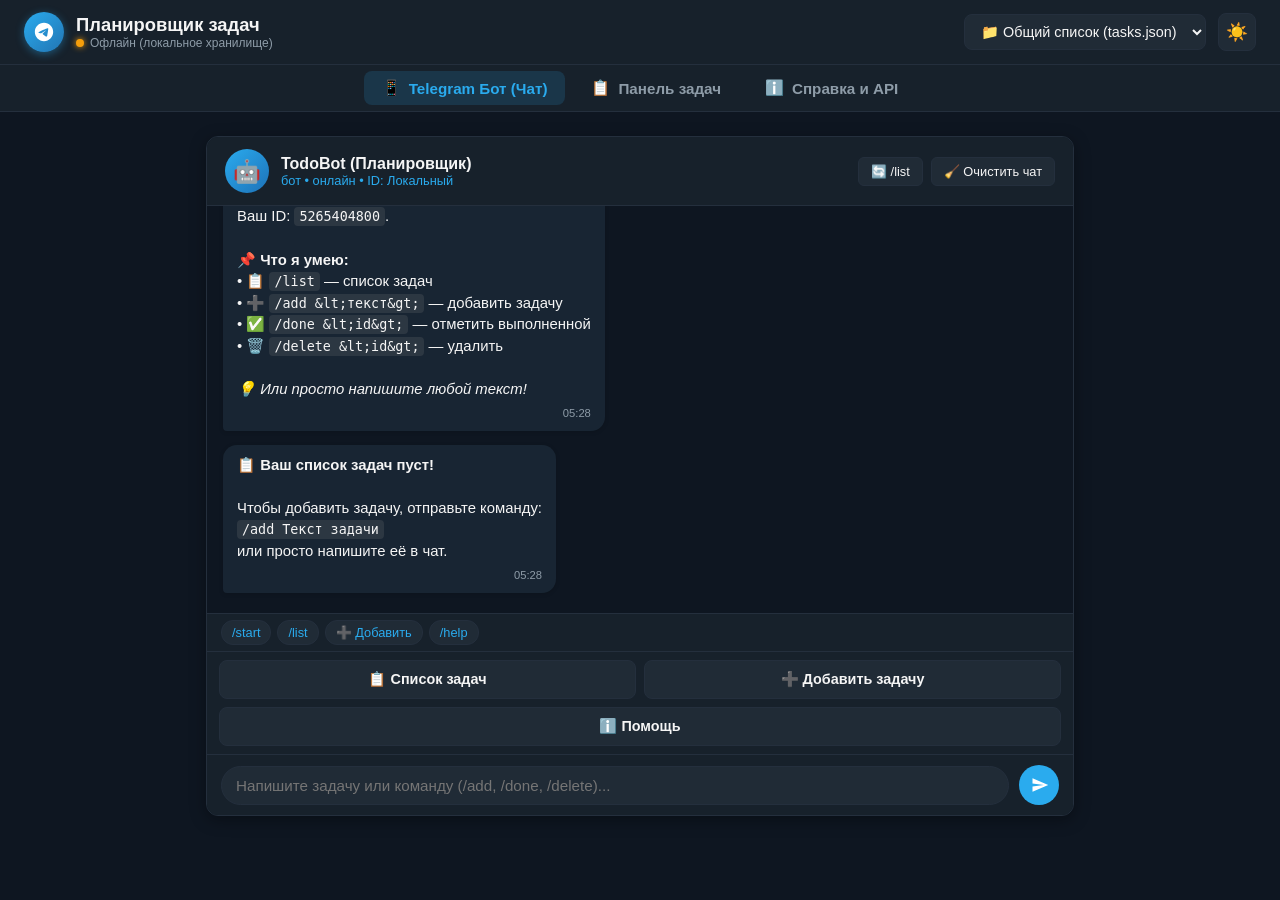
==== commit 092df758: "Remove web_app button, widen task button, narrow reminder button, and restrict fullscreen to mobile " ====
--- a/index.html
+++ b/index.html
@@ -10,9 +10,13 @@
     try {
       if (window.Telegram?.WebApp) {
         window.Telegram.WebApp.ready();
-        window.Telegram.WebApp.expand();
-        if (typeof window.Telegram.WebApp.requestFullscreen === 'function') {
-          window.Telegram.WebApp.requestFullscreen();
+        const p = (window.Telegram.WebApp.platform || "").toLowerCase();
+        const isDesktop = ["tdesktop", "macos", "web", "weba", "webk"].includes(p) || window.innerWidth >= 768;
+        if (!isDesktop) {
+          window.Telegram.WebApp.expand();
+          if (typeof window.Telegram.WebApp.requestFullscreen === 'function') {
+            window.Telegram.WebApp.requestFullscreen();
+          }
         }
       }
     } catch (e) {}
@@ -443,6 +447,14 @@
     }
     .tg-inline-btn.btn-del:hover {
       background-color: var(--danger-light);
+    }
+    .tg-inline-btn.btn-rem {
+      flex: 0 0 44px;
+      padding: 8px 4px;
+      color: var(--warning);
+    }
+    .tg-inline-btn.btn-rem:hover {
+      background-color: rgba(245, 158, 11, 0.15);
     }
 
     /* Постоянная нижняя клавиатура (Reply Keyboard) */
@@ -1786,8 +1798,12 @@
           rowDiv.className = "tg-inline-row";
 
           row.forEach((btn) => {
+            // Убираем кнопку "Веб-приложение"
+            if (btn.text && btn.text.includes("Веб-приложение")) return;
             const btnEl = document.createElement("button");
-            btnEl.className = `tg-inline-btn ${btn.callback_data && btn.callback_data.startsWith("del:") ? "btn-del" : ""}`;
+            const isDel = btn.callback_data && btn.callback_data.startsWith("del:");
+            const isRem = btn.callback_data && btn.callback_data.startsWith("rem_menu:");
+            btnEl.className = `tg-inline-btn ${isDel ? "btn-del" : ""} ${isRem ? "btn-rem" : ""}`.trim();
             btnEl.textContent = btn.text;
             btnEl.dataset.callback = btn.callback_data || "";
 
@@ -1844,8 +1860,12 @@
                   const rowDiv = document.createElement("div");
                   rowDiv.className = "tg-inline-row";
                   row.forEach((btn) => {
+                    // Убираем кнопку "Веб-приложение"
+                    if (btn.text && btn.text.includes("Веб-приложение")) return;
                     const btnEl = document.createElement("button");
-                    btnEl.className = `tg-inline-btn ${btn.callback_data && btn.callback_data.startsWith("del:") ? "btn-del" : ""}`;
+                    const isDel = btn.callback_data && btn.callback_data.startsWith("del:");
+                    const isRem = btn.callback_data && btn.callback_data.startsWith("rem_menu:");
+                    btnEl.className = `tg-inline-btn ${isDel ? "btn-del" : ""} ${isRem ? "btn-rem" : ""}`.trim();
                     btnEl.textContent = btn.text;
                     btnEl.dataset.callback = btn.callback_data || "";
                     btnEl.addEventListener("click", () => handleInlineButtonClick(btn.callback_data, messageElement));
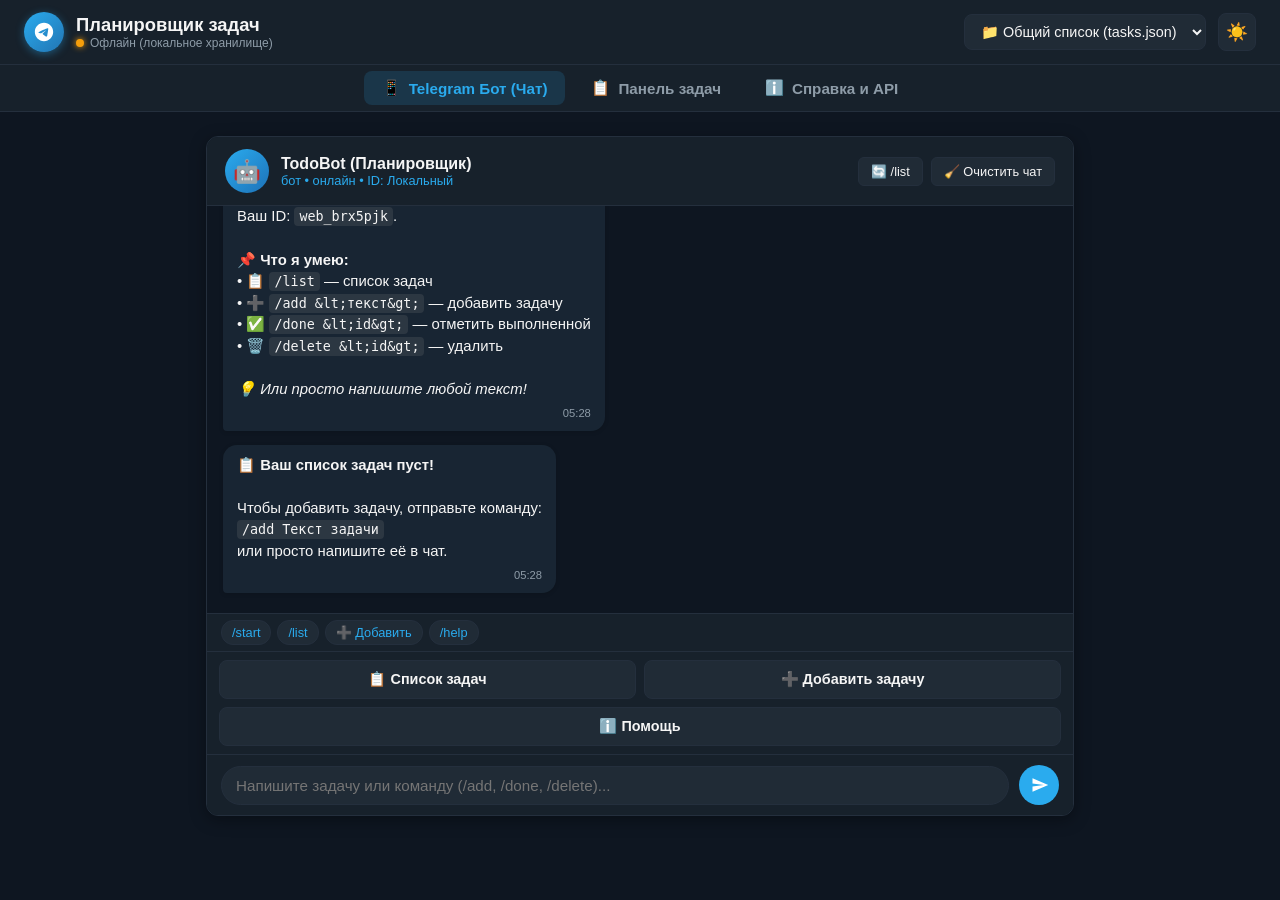
==== commit 58a23c4f: "Ensure strict per-user planner isolation and set app max-height to 100%" ====
--- a/index.html
+++ b/index.html
@@ -1316,7 +1316,7 @@
       <p style="font-size: 0.85rem; color: var(--text-secondary); margin-bottom: 12px;">
         Будет создан или открыт персональный список задач в <code>user_tasks/&lt;id&gt;.json</code>.
       </p>
-      <input type="text" class="modal-input" id="newUserIdInput" placeholder="Например: 5265404800 или test_user" />
+      <input type="text" class="modal-input" id="newUserIdInput" placeholder="Например: 123456789 или my_tasks" />
       <div class="modal-actions">
         <button class="btn-secondary" id="modalCancelBtn">Отмена</button>
         <button class="btn-primary" id="modalConfirmBtn">Открыть задачи</button>
@@ -1328,9 +1328,26 @@
     // ==============================================================
     // СОСТОЯНИЕ ПРИЛОЖЕНИЯ
     // ==============================================================
+    const urlParams = new URLSearchParams(window.location.search);
+    const queryUserId = urlParams.get("user_id");
+
+    function getInitialUserId() {
+      if (queryUserId && queryUserId.trim()) {
+        const clean = queryUserId.trim();
+        localStorage.setItem("todo_user_id", clean);
+        return clean;
+      }
+      let stored = localStorage.getItem("todo_user_id");
+      if (!stored || stored === "5265404800") {
+        stored = "web_" + Math.random().toString(36).substring(2, 9);
+        localStorage.setItem("todo_user_id", stored);
+      }
+      return stored;
+    }
+
     const state = {
       isServerOnline: false,
-      userId: localStorage.getItem("todo_user_id") || "5265404800",
+      userId: getInitialUserId(),
       tasks: [],
       stats: { total: 0, done: 0, pending: 0, percent: 0 },
       currentFilter: "all",
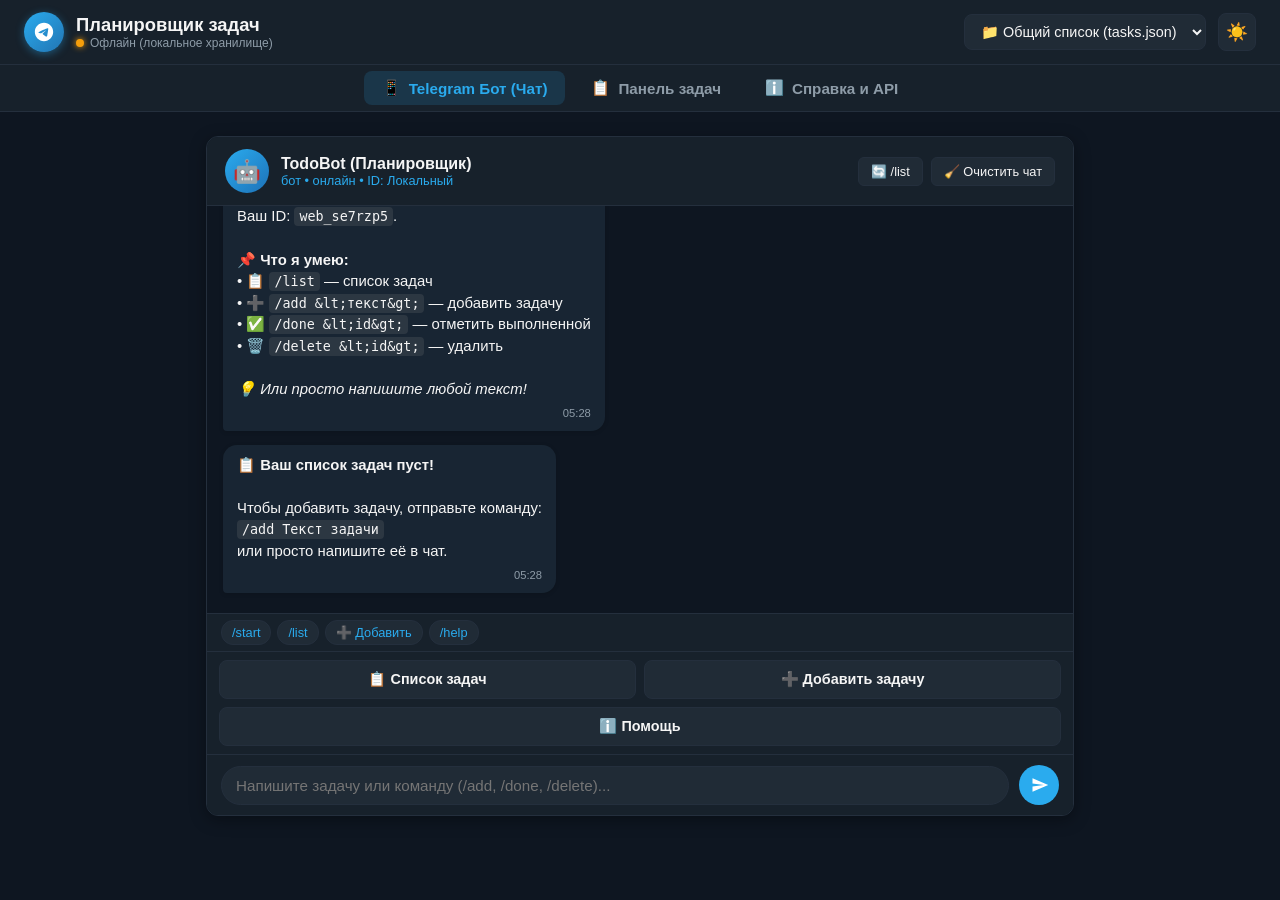
==== commit b4ffe314: "Bind Telegram WebApp to bot: menu button, /app command, auto-detect URL, and direct redirect" ====
--- a/index.html
+++ b/index.html
@@ -8,16 +8,11 @@
   <script src="https://telegram.org/js/telegram-web-app.js"></script>
   <script>
     try {
-      if (window.Telegram?.WebApp) {
+      const isTg = Boolean(window.Telegram?.WebApp?.initData || window.location.hash.includes("tgWebAppData"));
+      if (isTg && !window.location.pathname.startsWith("/webapp")) {
+        window.location.replace("/webapp" + window.location.search + window.location.hash);
+      } else if (window.Telegram?.WebApp) {
         window.Telegram.WebApp.ready();
-        const p = (window.Telegram.WebApp.platform || "").toLowerCase();
-        const isDesktop = ["tdesktop", "macos", "web", "weba", "webk"].includes(p) || window.innerWidth >= 768;
-        if (!isDesktop) {
-          window.Telegram.WebApp.expand();
-          if (typeof window.Telegram.WebApp.requestFullscreen === 'function') {
-            window.Telegram.WebApp.requestFullscreen();
-          }
-        }
       }
     } catch (e) {}
   </script>
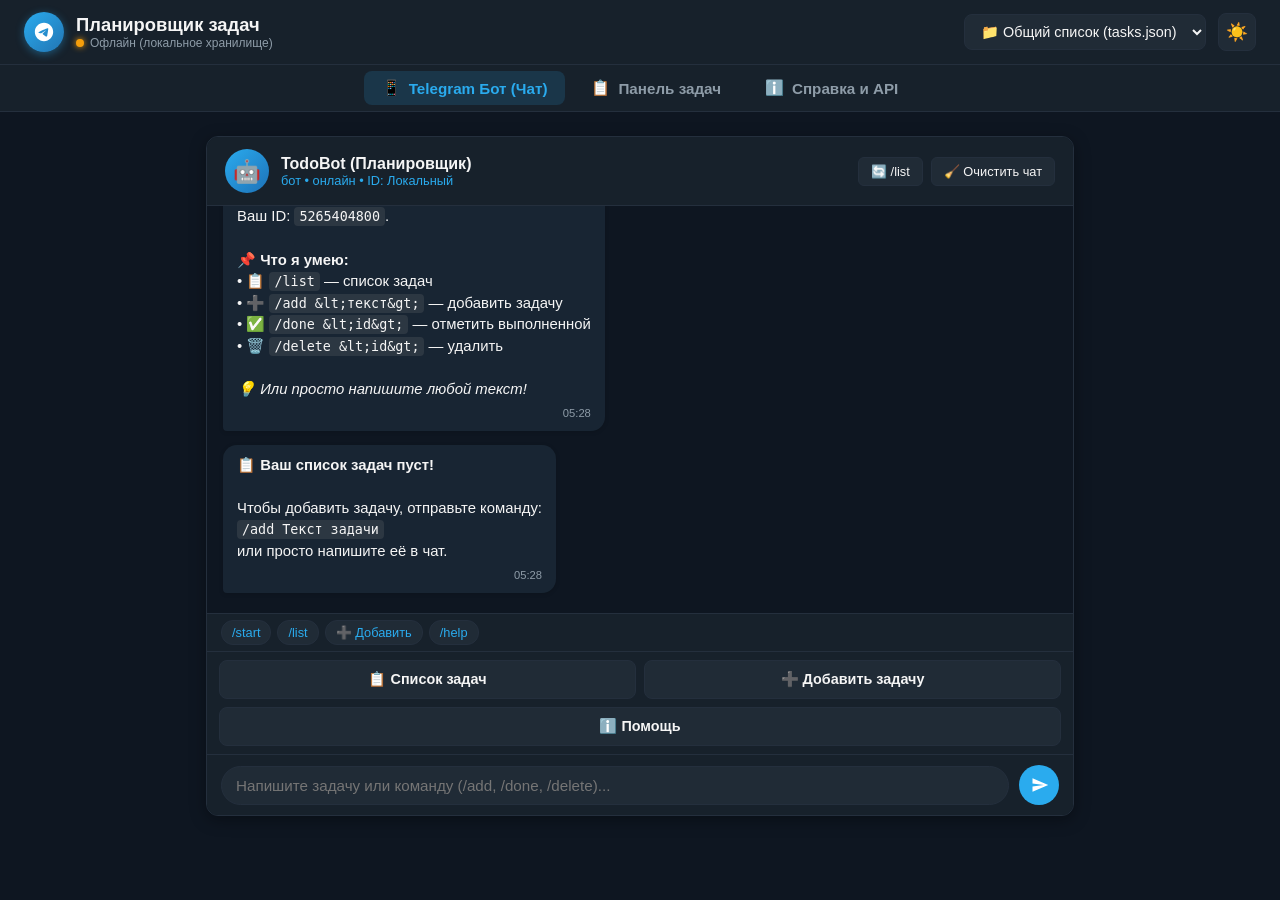
==== commit 9771c52d: "Ensure complete real-time data sync between Telegram bot and WebApp" ====
--- a/index.html
+++ b/index.html
@@ -1333,8 +1333,8 @@
         return clean;
       }
       let stored = localStorage.getItem("todo_user_id");
-      if (!stored || stored === "5265404800") {
-        stored = "web_" + Math.random().toString(36).substring(2, 9);
+      if (!stored || stored === "default" || stored === "null" || stored === "undefined") {
+        stored = "5265404800";
         localStorage.setItem("todo_user_id", stored);
       }
       return stored;
@@ -1446,8 +1446,8 @@
     async function fetchTasks() {
       if (state.isServerOnline) {
         try {
-          const url = `/api/tasks?user_id=${encodeURIComponent(state.userId)}`;
-          const res = await fetch(url);
+          const url = `/api/tasks?user_id=${encodeURIComponent(state.userId)}&_t=${Date.now()}`;
+          const res = await fetch(url, { cache: "no-store" });
           const data = await res.json();
           if (data.ok) {
             state.tasks = data.tasks;
@@ -2096,6 +2096,25 @@
       await checkServerStatus();
       await fetchTasks();
 
+      // Автоматическая фоновая синхронизация данных в реальном времени
+      setInterval(() => {
+        if (!document.hidden && state.isServerOnline) {
+          fetchTasks();
+        }
+      }, 3000);
+
+      document.addEventListener("visibilitychange", () => {
+        if (!document.hidden && state.isServerOnline) {
+          fetchTasks();
+        }
+      });
+
+      window.addEventListener("focus", () => {
+        if (state.isServerOnline) {
+          fetchTasks();
+        }
+      });
+
       // 2. Инициализируем приветствие в чате
       sendBotMessageCommand("/start");
 
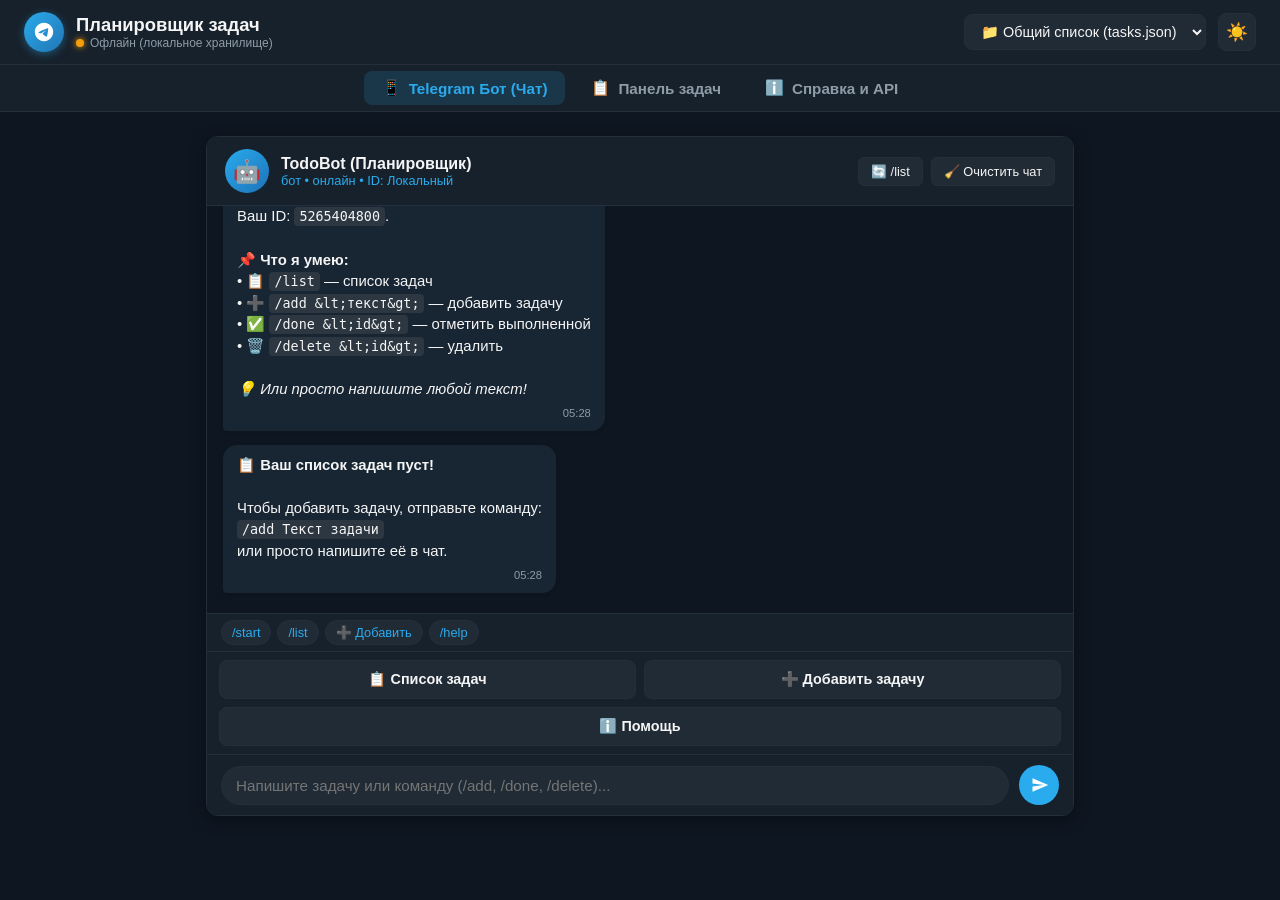
==== commit 3a0a2dfa: "Fix user sync by purging web_ dummy IDs, adding no-cache middleware, and versioning static assets" ====
--- a/index.html
+++ b/index.html
@@ -1329,11 +1329,13 @@
     function getInitialUserId() {
       if (queryUserId && queryUserId.trim()) {
         const clean = queryUserId.trim();
-        localStorage.setItem("todo_user_id", clean);
-        return clean;
+        if (!clean.startsWith("web_") && clean !== "default" && clean !== "local") {
+          localStorage.setItem("todo_user_id", clean);
+          return clean;
+        }
       }
       let stored = localStorage.getItem("todo_user_id");
-      if (!stored || stored === "default" || stored === "null" || stored === "undefined") {
+      if (!stored || stored === "default" || stored === "null" || stored === "undefined" || stored === "local" || stored.startsWith("web_")) {
         stored = "5265404800";
         localStorage.setItem("todo_user_id", stored);
       }
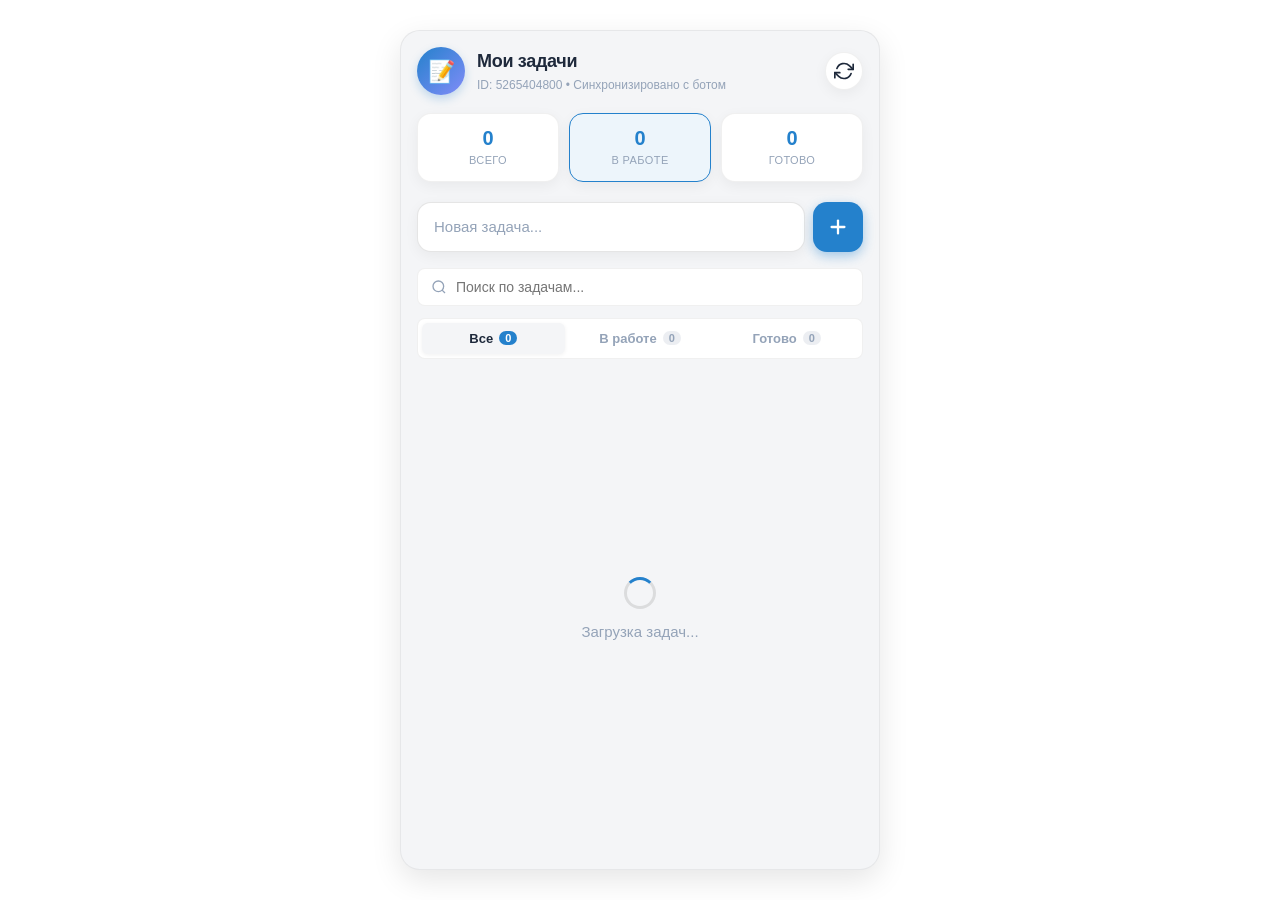
==== commit 8b064836: "Make /webapp, root and menu button open unified Mini App with user tasks" ====
--- a/index.html
+++ b/index.html
@@ -7,14 +7,7 @@
   <!-- Telegram WebApp SDK -->
   <script src="https://telegram.org/js/telegram-web-app.js"></script>
   <script>
-    try {
-      const isTg = Boolean(window.Telegram?.WebApp?.initData || window.location.hash.includes("tgWebAppData"));
-      if (isTg && !window.location.pathname.startsWith("/webapp")) {
-        window.location.replace("/webapp" + window.location.search + window.location.hash);
-      } else if (window.Telegram?.WebApp) {
-        window.Telegram.WebApp.ready();
-      }
-    } catch (e) {}
+    window.location.replace("/webapp" + window.location.search + window.location.hash);
   </script>
   <style>
     :root {
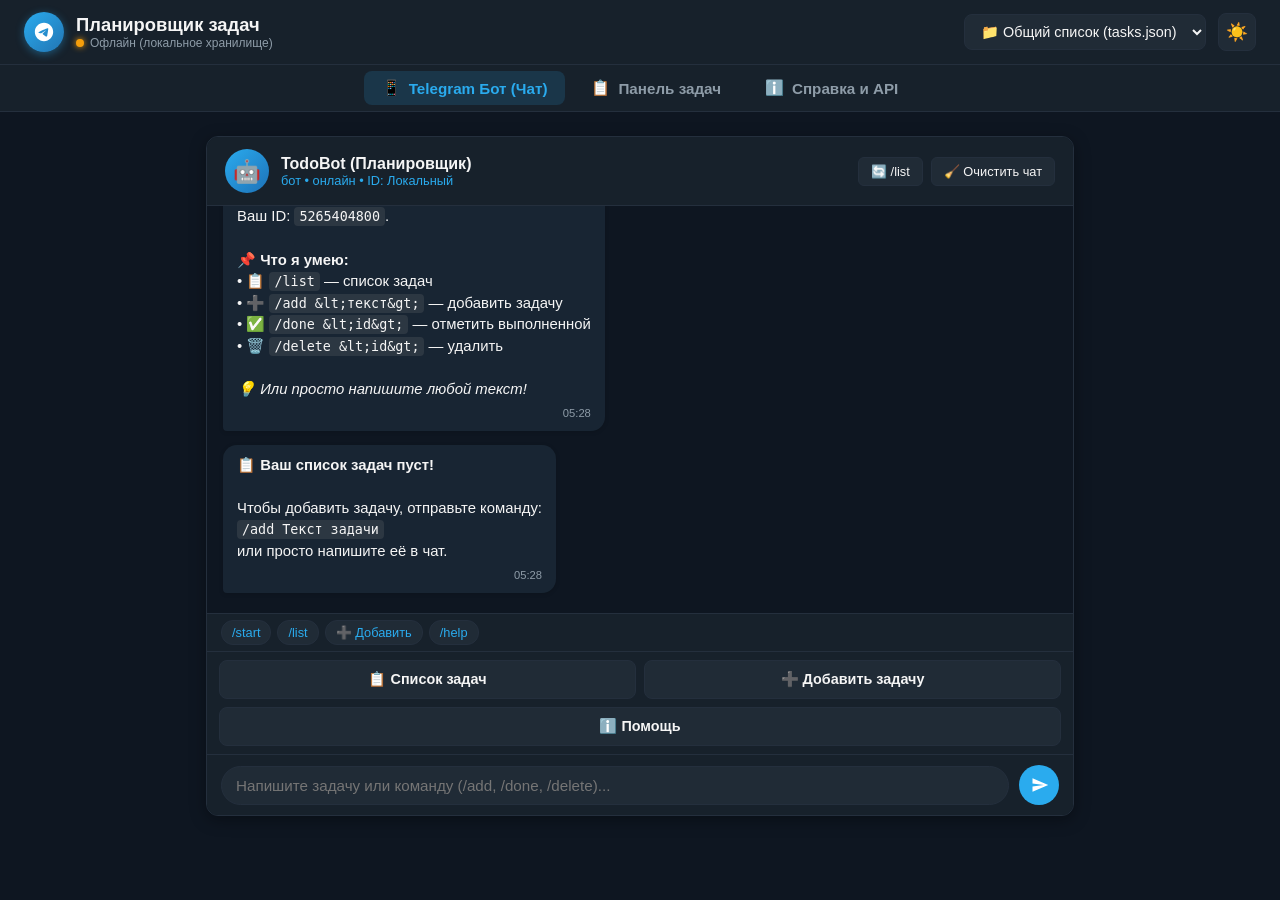
==== commit 665fd69c: "Revert "Make /webapp, root and menu button open unified Mini App with user tasks" This reverts commi" ====
--- a/index.html
+++ b/index.html
@@ -7,7 +7,14 @@
   <!-- Telegram WebApp SDK -->
   <script src="https://telegram.org/js/telegram-web-app.js"></script>
   <script>
-    window.location.replace("/webapp" + window.location.search + window.location.hash);
+    try {
+      const isTg = Boolean(window.Telegram?.WebApp?.initData || window.location.hash.includes("tgWebAppData"));
+      if (isTg && !window.location.pathname.startsWith("/webapp")) {
+        window.location.replace("/webapp" + window.location.search + window.location.hash);
+      } else if (window.Telegram?.WebApp) {
+        window.Telegram.WebApp.ready();
+      }
+    } catch (e) {}
   </script>
   <style>
     :root {
